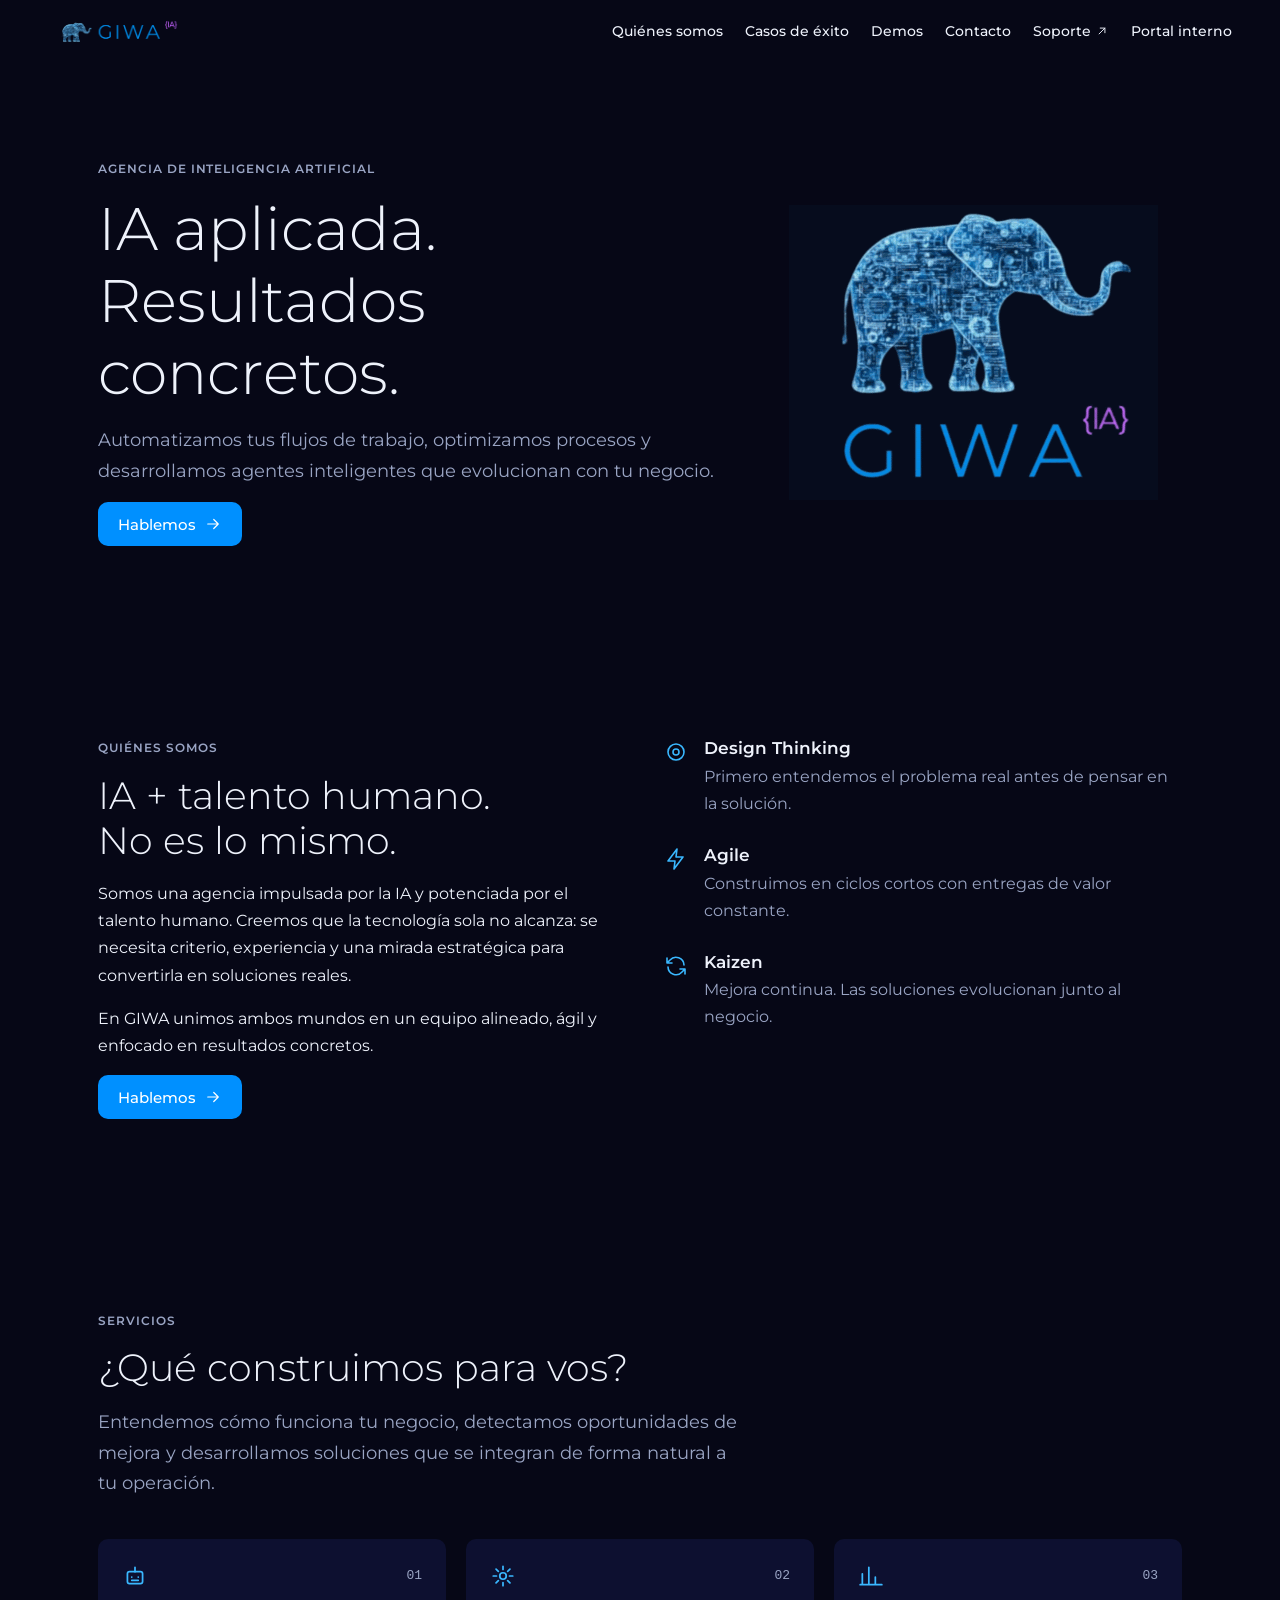
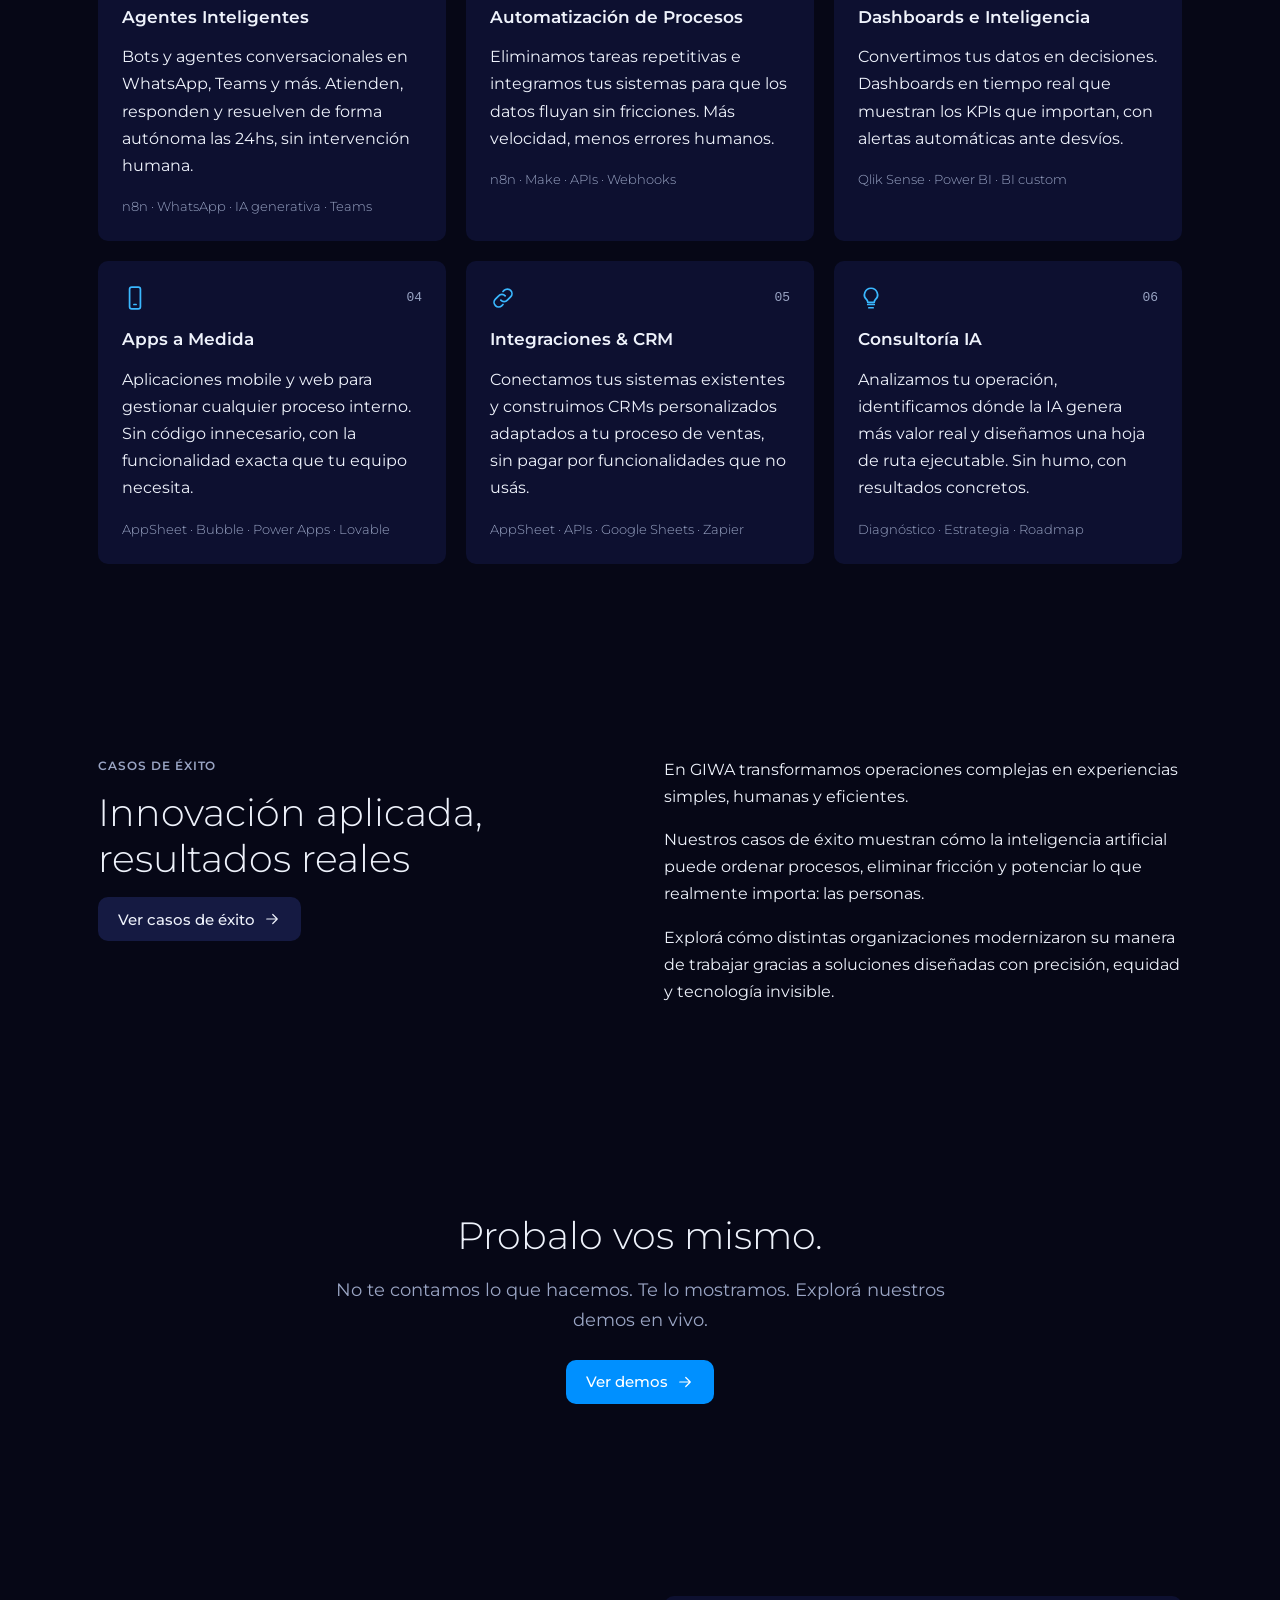
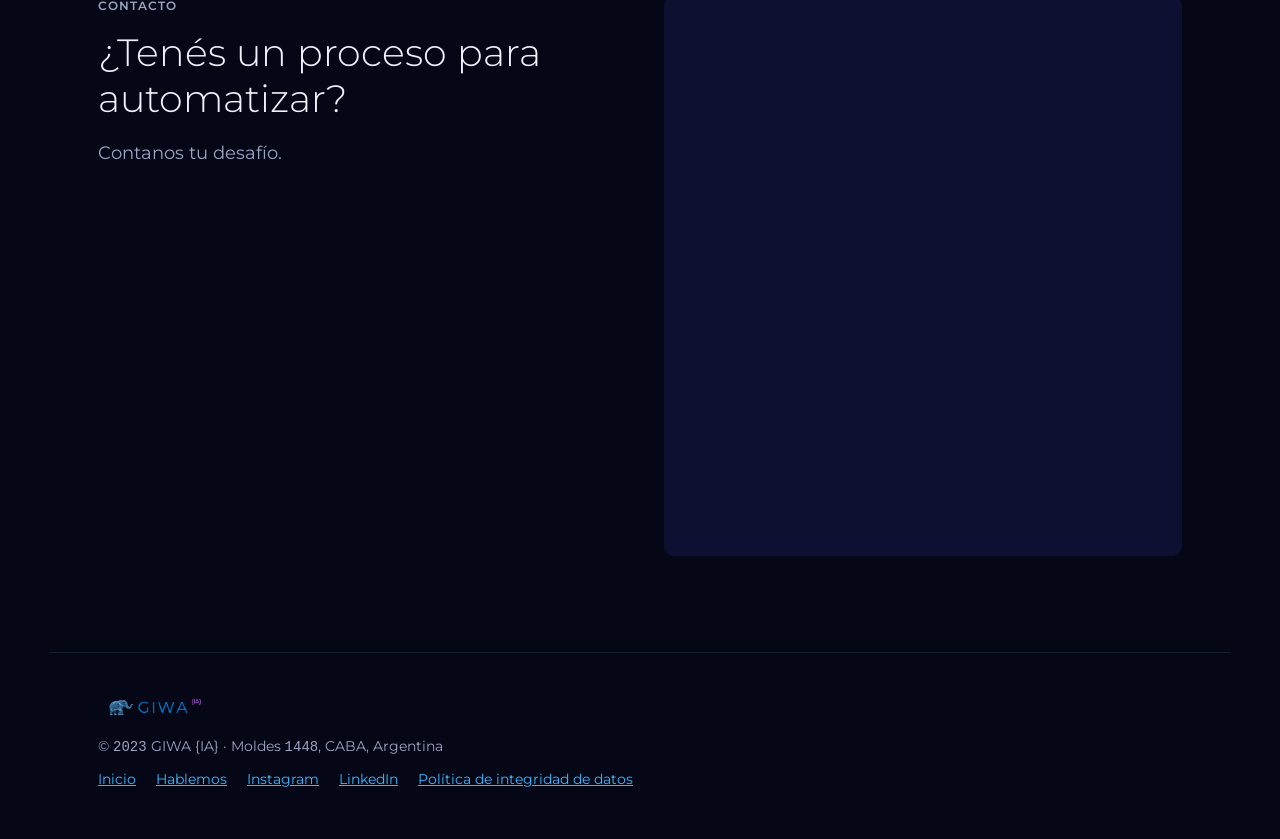
==== index.html @ 8604c2d6 "Web de GIWA fuera de Google Sites + Portal de Demos Co-Authored-By: Claude Opus 5.5 <noreply@anthrop" ====
<!doctype html>
<html lang="es">
<head>
<meta charset="utf-8">
<meta name="viewport" content="width=device-width, initial-scale=1">
<title>GIWA {IA} · IA aplicada, resultados concretos</title>
<meta name="description" content="Automatizamos tus flujos de trabajo, optimizamos procesos y desarrollamos agentes inteligentes que evolucionan con tu negocio.">
<link rel="preconnect" href="https://fonts.googleapis.com">
<link rel="stylesheet" href="https://fonts.googleapis.com/css2?family=Montserrat:wght@300;400;500;600&display=swap">
<link rel="stylesheet" href="assets/site.css">
</head>
<body>
<header class="top">
  <a class="marca" href="./"><img src="assets/img/logo.png" alt="GIWA {IA}" width="150" height="35"></a>
  <nav>
    <a href="quienes-somos/">Quiénes somos</a>
    <a href="quienes-somos/casos-de-exito/">Casos de éxito</a>
    <a href="demos/">Demos</a>
    <a href="contacto/">Contacto</a>
    <a href="https://script.google.com/macros/s/AKfycbxeIOlZVxVS6gSBbCpGdvgHEyFpAbI5qOc8JggbjmXZUAk15k1bq_JUIMF8pg2h7xgF/exec" target="_blank" rel="noopener">Soporte <svg class="ico" viewBox="0 0 24 24" aria-hidden="true"><path d="M7 17 17 7M9 7h8v8"/></svg></a>
    <a href="portal-interno/">Portal interno</a>
  </nav>
</header>
<main>
<section class="hero">
  <div>
    <p class="sec">Agencia de inteligencia artificial</p>
    <h1>IA aplicada.<br>Resultados concretos.</h1>
    <p class="lead">Automatizamos tus flujos de trabajo, optimizamos procesos y desarrollamos agentes inteligentes que evolucionan con tu negocio.</p>
    <a class="btn bp" href="contacto/">Hablemos <svg class="ico" viewBox="0 0 24 24" aria-hidden="true"><path d="M5 12h14M13 6l6 6-6 6"/></svg></a>
  </div>
  <img class="hero-img" src="assets/img/hero.gif" alt="" width="369" height="295">
</section>
<section class="sec-w dos">
  <div>
    <p class="sec">Quiénes somos</p>
    <h2>IA + talento humano.<br>No es lo mismo.</h2>
    <p>Somos una agencia impulsada por la IA y potenciada por el talento humano. Creemos que la tecnología sola no alcanza: se necesita criterio, experiencia y una mirada estratégica para convertirla en soluciones reales.</p>
    <p>En GIWA unimos ambos mundos en un equipo alineado, ágil y enfocado en resultados concretos.</p>
    <a class="btn bp" href="contacto/">Hablemos <svg class="ico" viewBox="0 0 24 24" aria-hidden="true"><path d="M5 12h14M13 6l6 6-6 6"/></svg></a>
  </div>
  <div class="valores"><div class="valor"><svg class="ico" viewBox="0 0 24 24" aria-hidden="true"><circle cx="12" cy="12" r="8"/><circle cx="12" cy="12" r="3"/></svg><div><h3>Design Thinking</h3><p>Primero entendemos el problema real antes de pensar en la solución.</p></div></div><div class="valor"><svg class="ico" viewBox="0 0 24 24" aria-hidden="true"><path d="M13 2 4 14h7l-1 8 9-12h-7z"/></svg><div><h3>Agile</h3><p>Construimos en ciclos cortos con entregas de valor constante.</p></div></div><div class="valor"><svg class="ico" viewBox="0 0 24 24" aria-hidden="true"><path d="M20 11a8 8 0 0 0-14-5L3 9M3 4v5h5M4 13a8 8 0 0 0 14 5l3-3M21 20v-5h-5"/></svg><div><h3>Kaizen</h3><p>Mejora continua. Las soluciones evolucionan junto al negocio.</p></div></div></div>
</section>
<section class="sec-w">
  <p class="sec">Servicios</p>
  <h2>¿Qué construimos para vos?</h2>
  <p class="lead">Entendemos cómo funciona tu negocio, detectamos oportunidades de mejora y desarrollamos soluciones que se integran de forma natural a tu operación.</p>
  <div class="grid3"><article class="card serv"><div class="serv-top"><svg class="ico" viewBox="0 0 24 24" aria-hidden="true"><rect x="5" y="8" width="14" height="11" rx="2"/><path d="M12 8V4M9 13h.01M15 13h.01M9 16h6"/></svg><span class="n nota">01</span></div><h3>Agentes Inteligentes</h3><p>Bots y agentes conversacionales en WhatsApp, Teams y más. Atienden, responden y resuelven de forma autónoma las 24hs, sin intervención humana.</p><p class="nota">n8n · WhatsApp · IA generativa · Teams</p></article><article class="card serv"><div class="serv-top"><svg class="ico" viewBox="0 0 24 24" aria-hidden="true"><circle cx="12" cy="12" r="3"/><path d="M12 3v3M12 18v3M3 12h3M18 12h3M5.6 5.6l2.1 2.1M16.3 16.3l2.1 2.1M18.4 5.6l-2.1 2.1M7.7 16.3l-2.1 2.1"/></svg><span class="n nota">02</span></div><h3>Automatización de Procesos</h3><p>Eliminamos tareas repetitivas e integramos tus sistemas para que los datos fluyan sin fricciones. Más velocidad, menos errores humanos.</p><p class="nota">n8n · Make · APIs · Webhooks</p></article><article class="card serv"><div class="serv-top"><svg class="ico" viewBox="0 0 24 24" aria-hidden="true"><path d="M4 20V10M10 20V4M16 20v-7M22 20H2"/></svg><span class="n nota">03</span></div><h3>Dashboards e Inteligencia</h3><p>Convertimos tus datos en decisiones. Dashboards en tiempo real que muestran los KPIs que importan, con alertas automáticas ante desvíos.</p><p class="nota">Qlik Sense · Power BI · BI custom</p></article><article class="card serv"><div class="serv-top"><svg class="ico" viewBox="0 0 24 24" aria-hidden="true"><rect x="7" y="2" width="10" height="20" rx="2"/><path d="M11 18h2"/></svg><span class="n nota">04</span></div><h3>Apps a Medida</h3><p>Aplicaciones mobile y web para gestionar cualquier proceso interno. Sin código innecesario, con la funcionalidad exacta que tu equipo necesita.</p><p class="nota">AppSheet · Bubble · Power Apps · Lovable</p></article><article class="card serv"><div class="serv-top"><svg class="ico" viewBox="0 0 24 24" aria-hidden="true"><path d="M10 14a4 4 0 0 0 6 0l3-3a4 4 0 0 0-6-6l-1 1M14 10a4 4 0 0 0-6 0l-3 3a4 4 0 0 0 6 6l1-1"/></svg><span class="n nota">05</span></div><h3>Integraciones & CRM</h3><p>Conectamos tus sistemas existentes y construimos CRMs personalizados adaptados a tu proceso de ventas, sin pagar por funcionalidades que no usás.</p><p class="nota">AppSheet · APIs · Google Sheets · Zapier</p></article><article class="card serv"><div class="serv-top"><svg class="ico" viewBox="0 0 24 24" aria-hidden="true"><path d="M9 18h6M10 21h4M12 3a6 6 0 0 0-4 10.5c.8.8 1 1.5 1 2.5h6c0-1 .2-1.700 1-2.500A6 6 0 0 0 12 3z"/></svg><span class="n nota">06</span></div><h3>Consultoría IA</h3><p>Analizamos tu operación, identificamos dónde la IA genera más valor real y diseñamos una hoja de ruta ejecutable. Sin humo, con resultados concretos.</p><p class="nota">Diagnóstico · Estrategia · Roadmap</p></article></div>
</section>
<section class="sec-w dos">
  <div>
    <p class="sec">Casos de éxito</p>
    <h2>Innovación aplicada, resultados reales</h2>
    <a class="btn bg" href="quienes-somos/casos-de-exito/">Ver casos de éxito <svg class="ico" viewBox="0 0 24 24" aria-hidden="true"><path d="M5 12h14M13 6l6 6-6 6"/></svg></a>
  </div>
  <div>
    <p>En GIWA transformamos operaciones complejas en experiencias simples, humanas y eficientes.</p>
    <p>Nuestros casos de éxito muestran cómo la inteligencia artificial puede ordenar procesos, eliminar fricción y potenciar lo que realmente importa: las personas.</p>
    <p>Explorá cómo distintas organizaciones modernizaron su manera de trabajar gracias a soluciones diseñadas con precisión, equidad y tecnología invisible.</p>
  </div>
</section>
<section class="sec-w banda">
  <h2>Probalo vos mismo.</h2>
  <p class="lead">No te contamos lo que hacemos. Te lo mostramos. Explorá nuestros demos en vivo.</p>
  <a class="btn bp" href="demos/">Ver demos <svg class="ico" viewBox="0 0 24 24" aria-hidden="true"><path d="M5 12h14M13 6l6 6-6 6"/></svg></a>
</section>
<section class="sec-w dos">
  <div>
    <p class="sec">Contacto</p>
    <h2>¿Tenés un proceso para automatizar?</h2>
    <p class="lead">Contanos tu desafío.</p>
  </div>
  <iframe class="chat" src="https://script.google.com/macros/s/AKfycbxVI1hXi3opKFlpYPGbV7AqX45mo7vFtJMziZ6MiEj0vZ0IYBC9YndwXR57qGd9M5ez/exec?embed=1" title="Chat con el agente de GIWA" loading="lazy"></iframe>
</section>
</main>
<footer class="pie">
  <img src="assets/img/logo.png" alt="GIWA {IA}" width="120" height="28">
  <p>© <span class="n">2023</span> GIWA {IA} · Moldes <span class="n">1448</span>, CABA, Argentina</p>
  <p class="pie-links">
    <a href="./">Inicio</a>
    <a href="contacto/">Hablemos</a>
    <a href="https://www.instagram.com/Giwa.ia" target="_blank" rel="noopener">Instagram</a>
    <a href="https://www.linkedin.com/company/giwa-ia" target="_blank" rel="noopener">LinkedIn</a>
    <a href="quienes-somos/politica-privacidad/">Política de integridad de datos</a>
  </p>
</footer>

</body>
</html>
---- assets/site.css ----
:root{
  --bg:#060716; --card:#0d1030; --bg3:#151a42; --sup-modal:#052342; --borde-luz:#1A3DB4;
  --b-tenue:rgba(132,210,255,.12);
  --tx:#eef2fb; --mt:#9aa5c4; --b2:#0090FF; --blue:#3AB8FF; --violet:#A855F7; --rd:#ff6b6b; --ok:#3ecf8e;
  --r:10px; --mono:"Courier New",Courier,monospace;
}
*{box-sizing:border-box}
html{scroll-behavior:smooth}
body{margin:0;background:var(--bg);color:var(--tx);font:400 16px/1.7 Montserrat,system-ui,sans-serif}
img{max-width:100%;height:auto;display:block}
a{color:var(--blue)}
h1,h2,h3{margin:0 0 16px;line-height:1.2}
h1{font-size:clamp(34px,6vw,60px);font-weight:300}
h2{font-size:clamp(26px,4vw,38px);font-weight:300}
h3{font-size:17px;font-weight:600}
p{margin:0 0 16px}
.n{font-family:var(--mono)}
.nota{font-size:13px;font-weight:300;color:var(--mt)}
.aire{margin-top:32px}
.lead{font-size:18px;color:var(--mt);max-width:640px}
.sec{font-size:12px;font-weight:600;color:var(--mt);text-transform:uppercase;letter-spacing:.08em;margin-bottom:14px}
.ico{width:18px;height:18px;fill:none;stroke:currentColor;stroke-width:1.6;stroke-linecap:round;stroke-linejoin:round;flex:none}

.top{position:sticky;top:0;z-index:5;display:flex;align-items:center;justify-content:space-between;gap:16px 24px;flex-wrap:wrap;padding:14px clamp(16px,4vw,48px);background:var(--bg)}
.marca img{width:150px}
.top nav{display:flex;flex-wrap:wrap;gap:6px 22px}
.top nav a{display:inline-flex;align-items:center;gap:4px;color:var(--tx);text-decoration:none;font-size:14px;font-weight:500}
.top nav a:hover{color:var(--blue)}
.top nav .ico{width:14px;height:14px}

.hero,.sec-w{max-width:1180px;margin:0 auto;padding:clamp(48px,8vw,96px) clamp(16px,4vw,48px)}
.hero{display:grid;grid-template-columns:minmax(0,1.5fr) minmax(0,1fr);gap:40px;align-items:center}
.hero-img{justify-self:center}
.dos{display:grid;grid-template-columns:repeat(2,minmax(0,1fr));gap:48px;align-items:start}
.grid3{display:grid;grid-template-columns:repeat(3,minmax(0,1fr));gap:20px;margin-top:40px}
.grid2{display:grid;grid-template-columns:repeat(2,minmax(0,1fr));gap:20px;margin-top:24px}
.banda{text-align:center}
.banda .lead{margin:0 auto 24px}
.lectura{max-width:780px}
.lectura h2{margin-top:32px}
.lectura li{margin-bottom:8px}
.caso{margin-top:40px;align-items:center}
.caso img{border-radius:var(--r)}
.galeria{display:grid;grid-template-columns:repeat(3,minmax(0,1fr));gap:16px;padding-top:0;align-items:start}
.galeria img{border-radius:var(--r)}

.card{background:var(--card);border-radius:var(--r);padding:24px;min-width:0}
.serv p:last-child{margin:0}
.serv-top{display:flex;justify-content:space-between;align-items:center;margin-bottom:18px;color:var(--blue)}
.serv-top .ico{width:26px;height:26px}
.valores{display:grid;gap:28px}
.valor{display:flex;gap:16px;color:var(--blue)}
.valor h3{color:var(--tx);margin-bottom:4px}
.valor p{color:var(--mt);margin:0}
.valor .ico{width:24px;height:24px;margin-top:2px}

.btn{display:inline-flex;align-items:center;justify-content:center;gap:8px;min-height:44px;padding:10px 20px;border:0;border-radius:var(--r);font:500 15px Montserrat,system-ui,sans-serif;text-decoration:none;cursor:pointer}
.bp{background:var(--b2);color:#fff}
.bp:hover{background:var(--blue)}
.bg{background:var(--bg3);color:var(--tx)}
.bg:hover{color:var(--blue)}
.btn:disabled{opacity:.6;cursor:default}
.btn-ico{width:32px;height:32px;display:inline-flex;align-items:center;justify-content:center;padding:0;border:0;background:none;color:var(--mt);cursor:pointer}
.btn-ico:hover{color:var(--blue)}

.chat{width:100%;height:560px;border:0;border-radius:var(--r);background:var(--card)}
.doc{width:100%;height:80vh;border:0;border-radius:var(--r);background:#fff}
.pleno{display:block;width:100%;height:calc(100vh - 70px);border:0}

.demo{display:flex;flex-direction:column;gap:14px;padding:0;overflow:hidden}
.demo-prev{width:100%;aspect-ratio:16/9;object-fit:cover;object-position:top}
.demo-cuerpo{display:flex;flex-direction:column;flex:1;padding:24px}
.demo-cuerpo h2{font-size:20px;font-weight:600;margin-bottom:4px}
.demo-acc{margin-top:auto;padding-top:12px}
.est{display:inline-flex;align-items:center;gap:8px;font-size:14px;color:var(--mt)}
.est::before{content:"";width:7px;height:7px;border-radius:50%;background:currentColor}

.mo{position:fixed;inset:0;z-index:20;display:flex;align-items:center;justify-content:center;padding:16px;background:rgba(6,7,22,.75)}
.mo[hidden]{display:none}
.md{width:100%;max-width:480px;max-height:calc(100vh - 32px);overflow:auto;background:var(--sup-modal);border:1px solid var(--borde-luz);border-radius:var(--r);padding:24px}
.mh{display:flex;align-items:center;justify-content:space-between;gap:16px;margin-bottom:20px}
.mh h2{font-size:22px;margin:0}
.mf{display:flex;justify-content:flex-end;flex-wrap:wrap;gap:12px;margin-top:24px}
.fg{margin-bottom:18px}
.fl{display:block;font-size:13px;font-weight:500;margin-bottom:6px}
.fc{width:100%;min-height:44px;padding:10px 12px;border:1px solid transparent;border-radius:var(--r);background:var(--bg);color:var(--tx);font:400 15px Montserrat,system-ui,sans-serif}
input.n{font-family:var(--mono);text-transform:uppercase}
.fc:focus{outline:0;border-color:var(--blue)}
.acepta{display:flex;gap:10px;align-items:flex-start;font-size:13px;font-weight:300}
.acepta input{margin-top:4px}
.aviso{margin:16px 0 0;font-size:14px;color:var(--rd)}
.aviso.ok{color:var(--ok)}
.trampa{position:absolute;left:-9999px}

.pie{max-width:1180px;margin:0 auto;padding:40px clamp(16px,4vw,48px);border-top:1px solid var(--b-tenue);font-size:14px;color:var(--mt)}
.pie img{margin-bottom:14px}
.pie p{margin-bottom:8px}
.pie-links{display:flex;flex-wrap:wrap;gap:6px 20px}

@media (max-width:860px){
  .hero,.dos,.grid2,.grid3{grid-template-columns:minmax(0,1fr)}
  .galeria{grid-template-columns:repeat(2,minmax(0,1fr))}
  .hero-img{max-width:240px}
}
@media (max-width:720px){
  .top{position:static}
}
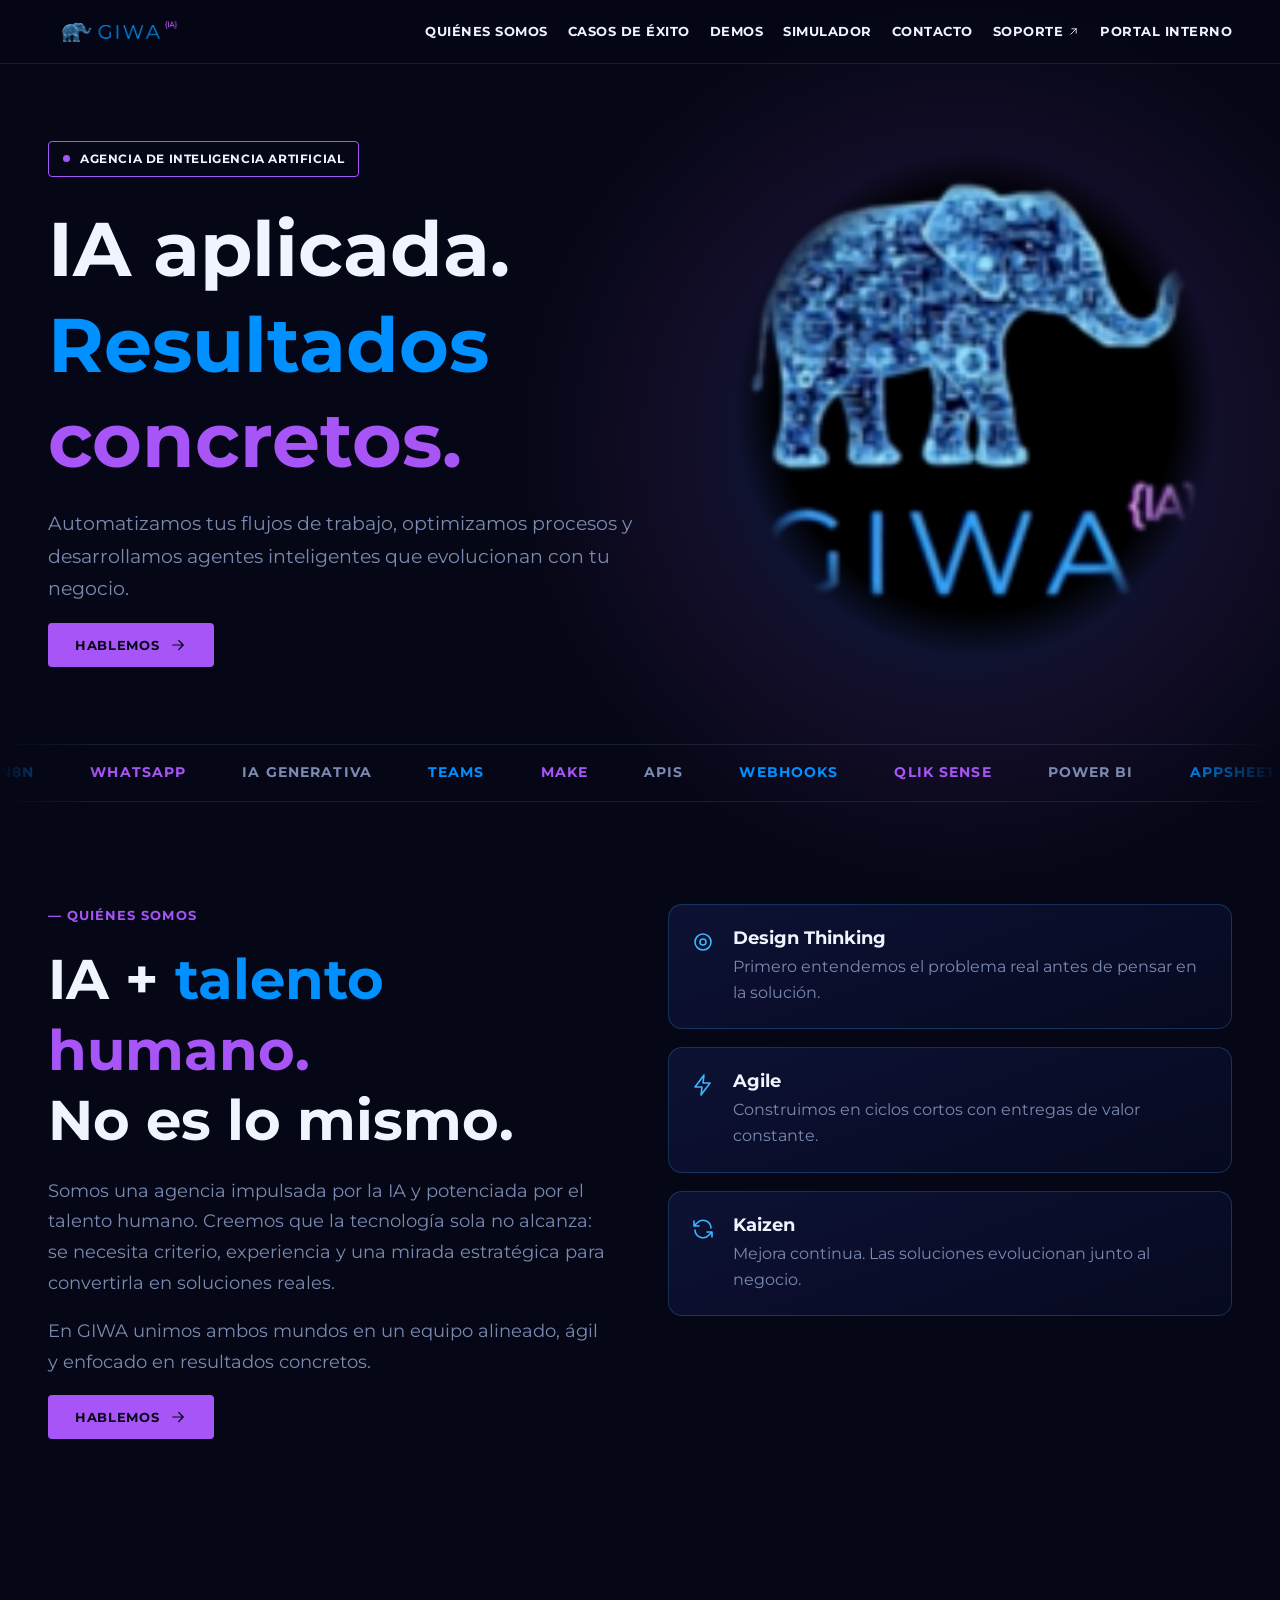
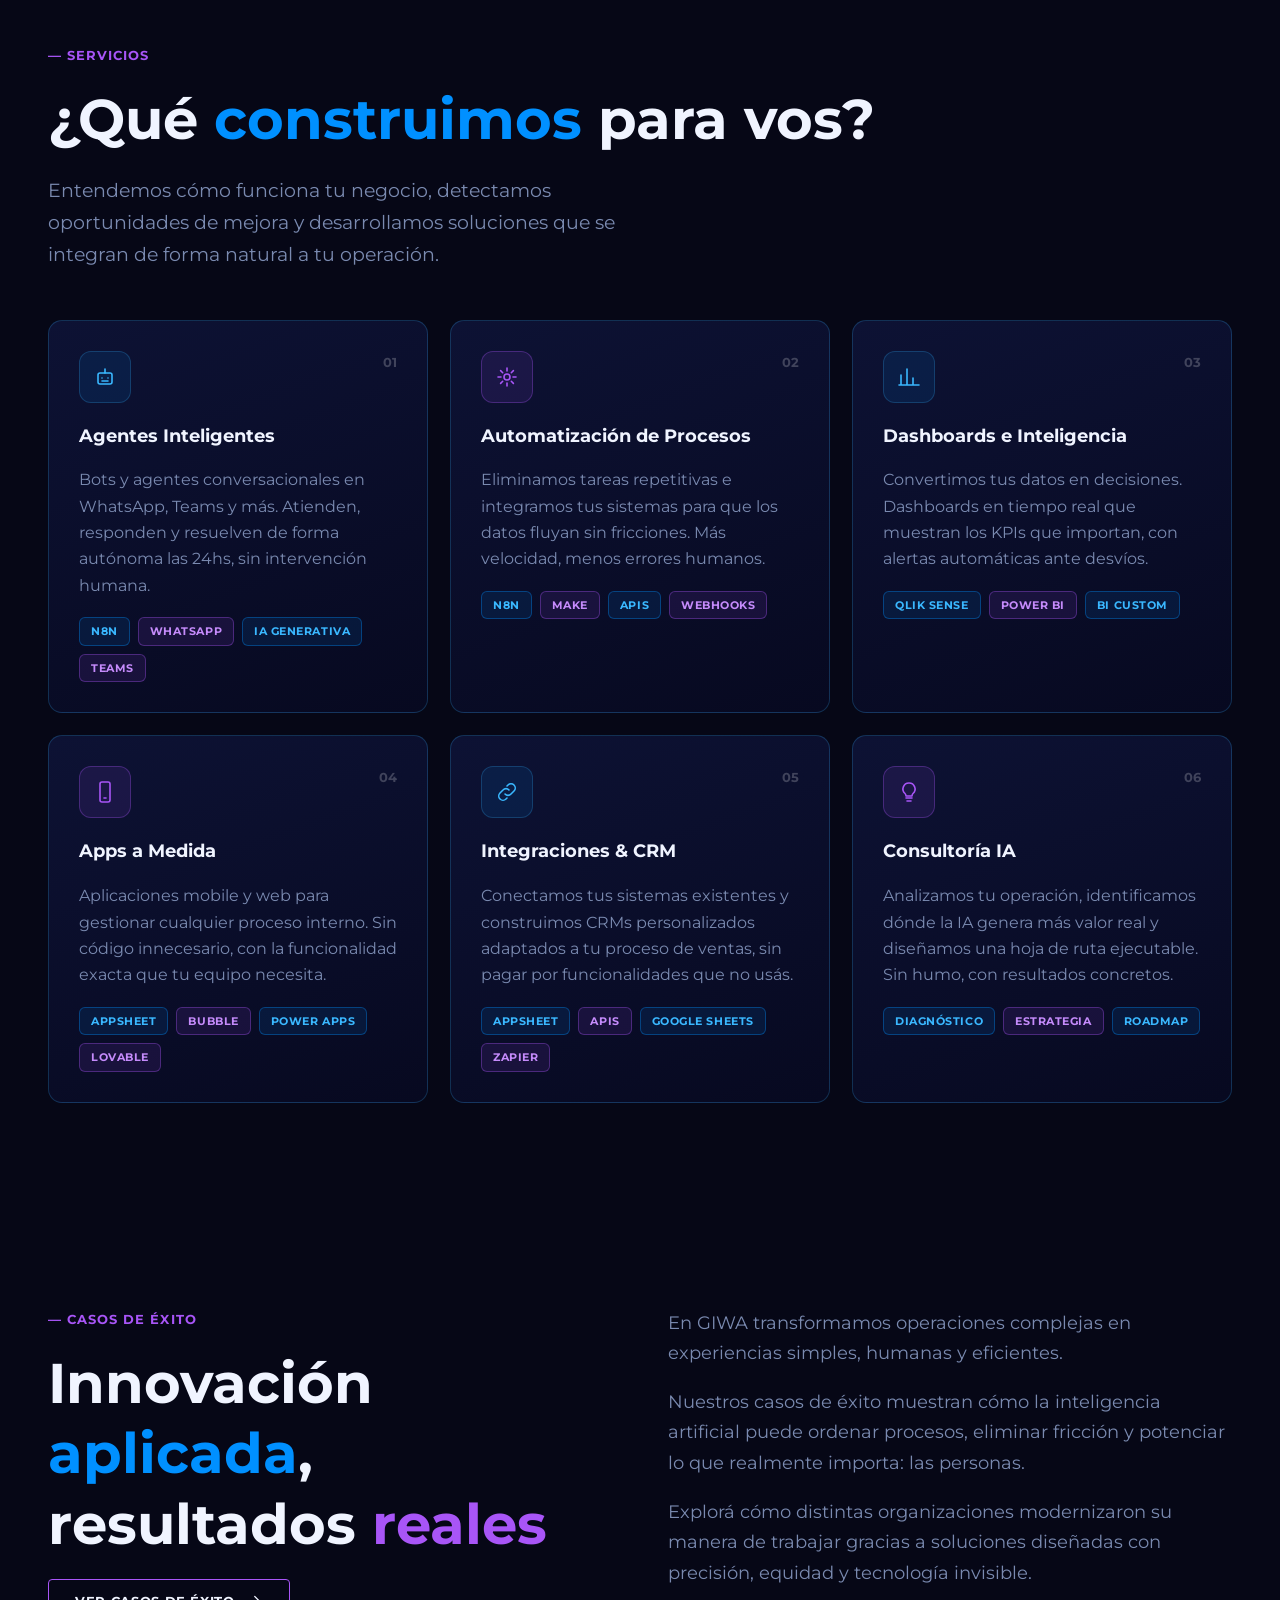
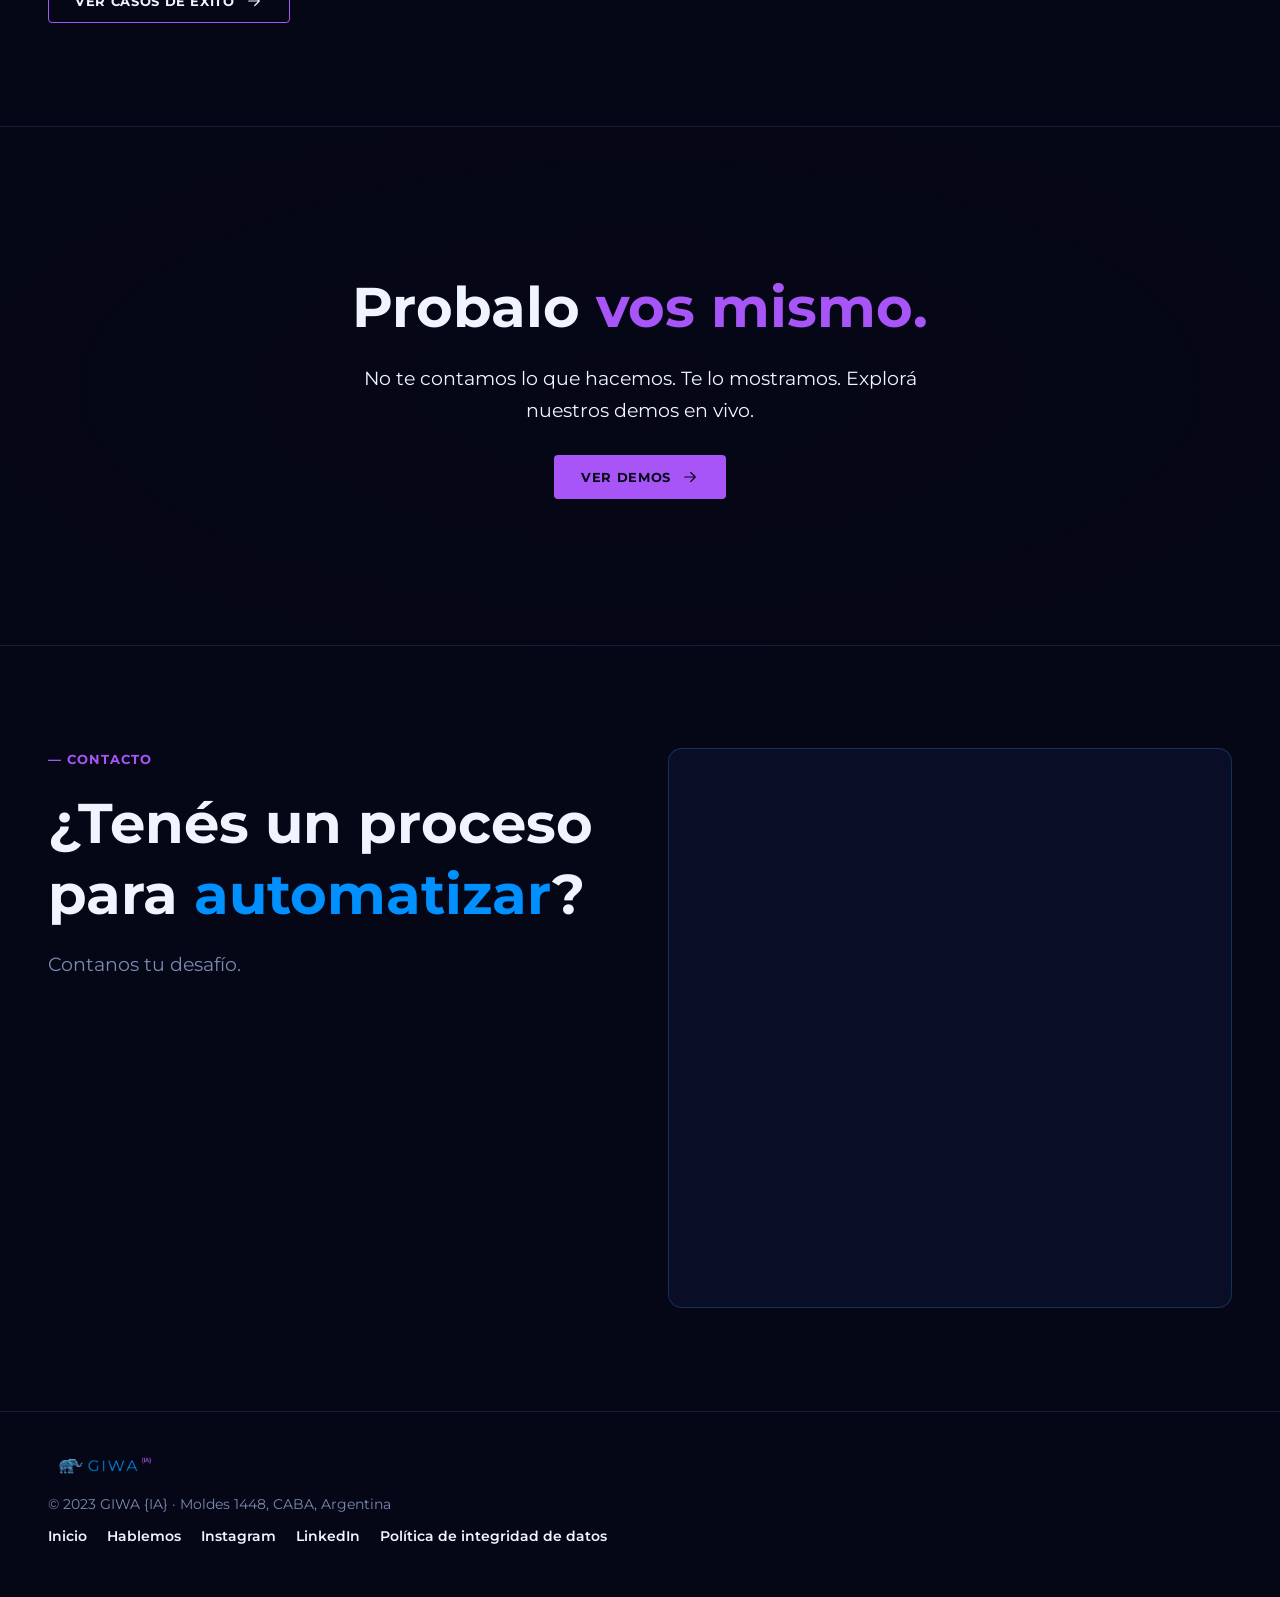
==== commit aacb2688: "Videos, colores y tipografía originales + simulador Co-Authored-By: Claude Opus 5.5 <noreply@anthrop" ====
--- a/index.html
+++ b/index.html
@@ -6,8 +6,9 @@
 <title>GIWA {IA} · IA aplicada, resultados concretos</title>
 <meta name="description" content="Automatizamos tus flujos de trabajo, optimizamos procesos y desarrollamos agentes inteligentes que evolucionan con tu negocio.">
 <link rel="preconnect" href="https://fonts.googleapis.com">
-<link rel="stylesheet" href="https://fonts.googleapis.com/css2?family=Montserrat:wght@300;400;500;600&display=swap">
+<link rel="stylesheet" href="https://fonts.googleapis.com/css2?family=Montserrat:wght@400;500;600;700&display=swap">
 <link rel="stylesheet" href="assets/site.css">
+<script src="assets/site.js" defer></script>
 </head>
 <body>
 <header class="top">
@@ -16,25 +17,32 @@
     <a href="quienes-somos/">Quiénes somos</a>
     <a href="quienes-somos/casos-de-exito/">Casos de éxito</a>
     <a href="demos/">Demos</a>
+    <a href="simulador/">Simulador</a>
     <a href="contacto/">Contacto</a>
     <a href="https://script.google.com/macros/s/AKfycbxeIOlZVxVS6gSBbCpGdvgHEyFpAbI5qOc8JggbjmXZUAk15k1bq_JUIMF8pg2h7xgF/exec" target="_blank" rel="noopener">Soporte <svg class="ico" viewBox="0 0 24 24" aria-hidden="true"><path d="M7 17 17 7M9 7h8v8"/></svg></a>
     <a href="portal-interno/">Portal interno</a>
   </nav>
 </header>
 <main>
+<div id="intro" class="intro" hidden>
+  <video data-src="assets/video/intro.mp4" muted playsinline preload="auto" aria-hidden="true"></video>
+  <button class="btn bg" type="button" id="introSaltar">Saltar</button>
+</div>
+<script>try{if(!sessionStorage.getItem('giwaIntro')&&!matchMedia('(prefers-reduced-motion: reduce)').matches)document.getElementById('intro').hidden=false}catch(e){}</script>
 <section class="hero">
   <div>
-    <p class="sec">Agencia de inteligencia artificial</p>
-    <h1>IA aplicada.<br>Resultados concretos.</h1>
+    <p class="etiqueta"><span class="punto"></span>Agencia de inteligencia artificial</p>
+    <h1>IA aplicada.<br><em class="az">Resultados</em><br><em class="vi">concretos.</em></h1>
     <p class="lead">Automatizamos tus flujos de trabajo, optimizamos procesos y desarrollamos agentes inteligentes que evolucionan con tu negocio.</p>
     <a class="btn bp" href="contacto/">Hablemos <svg class="ico" viewBox="0 0 24 24" aria-hidden="true"><path d="M5 12h14M13 6l6 6-6 6"/></svg></a>
   </div>
-  <img class="hero-img" src="assets/img/hero.gif" alt="" width="369" height="295">
+  <div class="hero-marco"><video class="hero-vid" src="assets/video/parado.mp4" poster="assets/img/parado-poster.png" autoplay muted loop playsinline aria-label="Elefante de GIWA"></video></div>
 </section>
+<div class="marq" aria-hidden="true"><div class="marq-in"><span>n8n</span><span>WhatsApp</span><span>IA generativa</span><span>Teams</span><span>Make</span><span>APIs</span><span>Webhooks</span><span>Qlik Sense</span><span>Power BI</span><span>AppSheet</span><span>Bubble</span><span>Power Apps</span><span>Lovable</span><span>Google Sheets</span><span>Zapier</span><span>n8n</span><span>WhatsApp</span><span>IA generativa</span><span>Teams</span><span>Make</span><span>APIs</span><span>Webhooks</span><span>Qlik Sense</span><span>Power BI</span><span>AppSheet</span><span>Bubble</span><span>Power Apps</span><span>Lovable</span><span>Google Sheets</span><span>Zapier</span></div></div>
 <section class="sec-w dos">
   <div>
     <p class="sec">Quiénes somos</p>
-    <h2>IA + talento humano.<br>No es lo mismo.</h2>
+    <h2>IA + <em class="az">talento</em> <em class="vi">humano.</em><br>No es lo mismo.</h2>
     <p>Somos una agencia impulsada por la IA y potenciada por el talento humano. Creemos que la tecnología sola no alcanza: se necesita criterio, experiencia y una mirada estratégica para convertirla en soluciones reales.</p>
     <p>En GIWA unimos ambos mundos en un equipo alineado, ágil y enfocado en resultados concretos.</p>
     <a class="btn bp" href="contacto/">Hablemos <svg class="ico" viewBox="0 0 24 24" aria-hidden="true"><path d="M5 12h14M13 6l6 6-6 6"/></svg></a>
@@ -43,14 +51,14 @@
 </section>
 <section class="sec-w">
   <p class="sec">Servicios</p>
-  <h2>¿Qué construimos para vos?</h2>
+  <h2>¿Qué <em class="az">construimos</em> para vos?</h2>
   <p class="lead">Entendemos cómo funciona tu negocio, detectamos oportunidades de mejora y desarrollamos soluciones que se integran de forma natural a tu operación.</p>
-  <div class="grid3"><article class="card serv"><div class="serv-top"><svg class="ico" viewBox="0 0 24 24" aria-hidden="true"><rect x="5" y="8" width="14" height="11" rx="2"/><path d="M12 8V4M9 13h.01M15 13h.01M9 16h6"/></svg><span class="n nota">01</span></div><h3>Agentes Inteligentes</h3><p>Bots y agentes conversacionales en WhatsApp, Teams y más. Atienden, responden y resuelven de forma autónoma las 24hs, sin intervención humana.</p><p class="nota">n8n · WhatsApp · IA generativa · Teams</p></article><article class="card serv"><div class="serv-top"><svg class="ico" viewBox="0 0 24 24" aria-hidden="true"><circle cx="12" cy="12" r="3"/><path d="M12 3v3M12 18v3M3 12h3M18 12h3M5.6 5.6l2.1 2.1M16.3 16.3l2.1 2.1M18.4 5.6l-2.1 2.1M7.7 16.3l-2.1 2.1"/></svg><span class="n nota">02</span></div><h3>Automatización de Procesos</h3><p>Eliminamos tareas repetitivas e integramos tus sistemas para que los datos fluyan sin fricciones. Más velocidad, menos errores humanos.</p><p class="nota">n8n · Make · APIs · Webhooks</p></article><article class="card serv"><div class="serv-top"><svg class="ico" viewBox="0 0 24 24" aria-hidden="true"><path d="M4 20V10M10 20V4M16 20v-7M22 20H2"/></svg><span class="n nota">03</span></div><h3>Dashboards e Inteligencia</h3><p>Convertimos tus datos en decisiones. Dashboards en tiempo real que muestran los KPIs que importan, con alertas automáticas ante desvíos.</p><p class="nota">Qlik Sense · Power BI · BI custom</p></article><article class="card serv"><div class="serv-top"><svg class="ico" viewBox="0 0 24 24" aria-hidden="true"><rect x="7" y="2" width="10" height="20" rx="2"/><path d="M11 18h2"/></svg><span class="n nota">04</span></div><h3>Apps a Medida</h3><p>Aplicaciones mobile y web para gestionar cualquier proceso interno. Sin código innecesario, con la funcionalidad exacta que tu equipo necesita.</p><p class="nota">AppSheet · Bubble · Power Apps · Lovable</p></article><article class="card serv"><div class="serv-top"><svg class="ico" viewBox="0 0 24 24" aria-hidden="true"><path d="M10 14a4 4 0 0 0 6 0l3-3a4 4 0 0 0-6-6l-1 1M14 10a4 4 0 0 0-6 0l-3 3a4 4 0 0 0 6 6l1-1"/></svg><span class="n nota">05</span></div><h3>Integraciones & CRM</h3><p>Conectamos tus sistemas existentes y construimos CRMs personalizados adaptados a tu proceso de ventas, sin pagar por funcionalidades que no usás.</p><p class="nota">AppSheet · APIs · Google Sheets · Zapier</p></article><article class="card serv"><div class="serv-top"><svg class="ico" viewBox="0 0 24 24" aria-hidden="true"><path d="M9 18h6M10 21h4M12 3a6 6 0 0 0-4 10.5c.8.8 1 1.5 1 2.5h6c0-1 .2-1.700 1-2.500A6 6 0 0 0 12 3z"/></svg><span class="n nota">06</span></div><h3>Consultoría IA</h3><p>Analizamos tu operación, identificamos dónde la IA genera más valor real y diseñamos una hoja de ruta ejecutable. Sin humo, con resultados concretos.</p><p class="nota">Diagnóstico · Estrategia · Roadmap</p></article></div>
+  <div class="grid3"><article class="card serv"><div class="serv-top"><span class="tile"><svg class="ico" viewBox="0 0 24 24" aria-hidden="true"><rect x="5" y="8" width="14" height="11" rx="2"/><path d="M12 8V4M9 13h.01M15 13h.01M9 16h6"/></svg></span><span class="num">01</span></div><h3>Agentes Inteligentes</h3><p>Bots y agentes conversacionales en WhatsApp, Teams y más. Atienden, responden y resuelven de forma autónoma las 24hs, sin intervención humana.</p><p class="tags"><span class="tag az">n8n</span><span class="tag vi">WhatsApp</span><span class="tag az">IA generativa</span><span class="tag vi">Teams</span></p></article><article class="card serv"><div class="serv-top"><span class="tile"><svg class="ico" viewBox="0 0 24 24" aria-hidden="true"><circle cx="12" cy="12" r="3"/><path d="M12 3v3M12 18v3M3 12h3M18 12h3M5.6 5.6l2.1 2.1M16.3 16.3l2.1 2.1M18.4 5.6l-2.1 2.1M7.7 16.3l-2.1 2.1"/></svg></span><span class="num">02</span></div><h3>Automatización de Procesos</h3><p>Eliminamos tareas repetitivas e integramos tus sistemas para que los datos fluyan sin fricciones. Más velocidad, menos errores humanos.</p><p class="tags"><span class="tag az">n8n</span><span class="tag vi">Make</span><span class="tag az">APIs</span><span class="tag vi">Webhooks</span></p></article><article class="card serv"><div class="serv-top"><span class="tile"><svg class="ico" viewBox="0 0 24 24" aria-hidden="true"><path d="M4 20V10M10 20V4M16 20v-7M22 20H2"/></svg></span><span class="num">03</span></div><h3>Dashboards e Inteligencia</h3><p>Convertimos tus datos en decisiones. Dashboards en tiempo real que muestran los KPIs que importan, con alertas automáticas ante desvíos.</p><p class="tags"><span class="tag az">Qlik Sense</span><span class="tag vi">Power BI</span><span class="tag az">BI custom</span></p></article><article class="card serv"><div class="serv-top"><span class="tile"><svg class="ico" viewBox="0 0 24 24" aria-hidden="true"><rect x="7" y="2" width="10" height="20" rx="2"/><path d="M11 18h2"/></svg></span><span class="num">04</span></div><h3>Apps a Medida</h3><p>Aplicaciones mobile y web para gestionar cualquier proceso interno. Sin código innecesario, con la funcionalidad exacta que tu equipo necesita.</p><p class="tags"><span class="tag az">AppSheet</span><span class="tag vi">Bubble</span><span class="tag az">Power Apps</span><span class="tag vi">Lovable</span></p></article><article class="card serv"><div class="serv-top"><span class="tile"><svg class="ico" viewBox="0 0 24 24" aria-hidden="true"><path d="M10 14a4 4 0 0 0 6 0l3-3a4 4 0 0 0-6-6l-1 1M14 10a4 4 0 0 0-6 0l-3 3a4 4 0 0 0 6 6l1-1"/></svg></span><span class="num">05</span></div><h3>Integraciones & CRM</h3><p>Conectamos tus sistemas existentes y construimos CRMs personalizados adaptados a tu proceso de ventas, sin pagar por funcionalidades que no usás.</p><p class="tags"><span class="tag az">AppSheet</span><span class="tag vi">APIs</span><span class="tag az">Google Sheets</span><span class="tag vi">Zapier</span></p></article><article class="card serv"><div class="serv-top"><span class="tile"><svg class="ico" viewBox="0 0 24 24" aria-hidden="true"><path d="M9 18h6M10 21h4M12 3a6 6 0 0 0-4 10.5c.8.8 1 1.5 1 2.5h6c0-1 .2-1.700 1-2.500A6 6 0 0 0 12 3z"/></svg></span><span class="num">06</span></div><h3>Consultoría IA</h3><p>Analizamos tu operación, identificamos dónde la IA genera más valor real y diseñamos una hoja de ruta ejecutable. Sin humo, con resultados concretos.</p><p class="tags"><span class="tag az">Diagnóstico</span><span class="tag vi">Estrategia</span><span class="tag az">Roadmap</span></p></article></div>
 </section>
 <section class="sec-w dos">
   <div>
     <p class="sec">Casos de éxito</p>
-    <h2>Innovación aplicada, resultados reales</h2>
+    <h2>Innovación <em class="az">aplicada</em>, resultados <em class="vi">reales</em></h2>
     <a class="btn bg" href="quienes-somos/casos-de-exito/">Ver casos de éxito <svg class="ico" viewBox="0 0 24 24" aria-hidden="true"><path d="M5 12h14M13 6l6 6-6 6"/></svg></a>
   </div>
   <div>
@@ -59,15 +67,16 @@
     <p>Explorá cómo distintas organizaciones modernizaron su manera de trabajar gracias a soluciones diseñadas con precisión, equidad y tecnología invisible.</p>
   </div>
 </section>
-<section class="sec-w banda">
-  <h2>Probalo vos mismo.</h2>
+<section class="banda">
+  <video class="banda-vid" data-src="assets/video/formacion.mp4" muted loop playsinline preload="none" aria-hidden="true"></video>
+  <div class="banda-txt"><h2>Probalo <em class="vi">vos mismo.</em></h2>
   <p class="lead">No te contamos lo que hacemos. Te lo mostramos. Explorá nuestros demos en vivo.</p>
-  <a class="btn bp" href="demos/">Ver demos <svg class="ico" viewBox="0 0 24 24" aria-hidden="true"><path d="M5 12h14M13 6l6 6-6 6"/></svg></a>
+  <a class="btn bp" href="demos/">Ver demos <svg class="ico" viewBox="0 0 24 24" aria-hidden="true"><path d="M5 12h14M13 6l6 6-6 6"/></svg></a></div>
 </section>
 <section class="sec-w dos">
   <div>
     <p class="sec">Contacto</p>
-    <h2>¿Tenés un proceso para automatizar?</h2>
+    <h2>¿Tenés un proceso para <em class="az">automatizar</em>?</h2>
     <p class="lead">Contanos tu desafío.</p>
   </div>
   <iframe class="chat" src="https://script.google.com/macros/s/AKfycbxVI1hXi3opKFlpYPGbV7AqX45mo7vFtJMziZ6MiEj0vZ0IYBC9YndwXR57qGd9M5ez/exec?embed=1" title="Chat con el agente de GIWA" loading="lazy"></iframe>
--- a/assets/site.css
+++ b/assets/site.css
@@ -1,107 +1,178 @@
 :root{
-  --bg:#060716; --card:#0d1030; --bg3:#151a42; --sup-modal:#052342; --borde-luz:#1A3DB4;
-  --b-tenue:rgba(132,210,255,.12);
-  --tx:#eef2fb; --mt:#9aa5c4; --b2:#0090FF; --blue:#3AB8FF; --violet:#A855F7; --rd:#ff6b6b; --ok:#3ecf8e;
-  --r:10px; --mono:"Courier New",Courier,monospace;
+  --bg:#060716; --card:#0a0d26; --bg3:#141a3f; --sup-modal:#052342; --borde-luz:#1A3DB4;
+  --b-tenue:rgba(132,210,255,.12); --b-suave:rgba(58,184,255,.22);
+  --tx:#f0f4ff; --mt:#7a8ab0; --azul:#0090FF; --violeta:#A855F7; --celeste:#3AB8FF; --rd:#ff6b6b; --ok:#3ecf8e;
+  --azul-a:rgba(0,144,255,.1); --violeta-a:rgba(168,85,247,.1);
+  --r:14px; --r-btn:4px; --mono:"Courier New",Courier,monospace;
 }
 *{box-sizing:border-box}
 html{scroll-behavior:smooth}
-body{margin:0;background:var(--bg);color:var(--tx);font:400 16px/1.7 Montserrat,system-ui,sans-serif}
+body{margin:0;background:var(--bg);color:var(--mt);font:400 18px/1.7 Montserrat,Arial,sans-serif;overflow-x:hidden}
+body.sin-scroll{overflow:hidden}
 img{max-width:100%;height:auto;display:block}
-a{color:var(--blue)}
-h1,h2,h3{margin:0 0 16px;line-height:1.2}
-h1{font-size:clamp(34px,6vw,60px);font-weight:300}
-h2{font-size:clamp(26px,4vw,38px);font-weight:300}
-h3{font-size:17px;font-weight:600}
-p{margin:0 0 16px}
-.n{font-family:var(--mono)}
-.nota{font-size:13px;font-weight:300;color:var(--mt)}
+a{color:var(--azul)}
+h1,h2,h3{margin:0 0 20px;color:var(--tx);font-weight:700;line-height:1.26}
+h1{font-size:clamp(40px,6.4vw,76px)}
+h2{font-size:clamp(32px,4.6vw,56px)}
+h3{font-size:18px}
+em{font-style:normal}
+em.az{color:var(--azul)}
+em.vi{color:var(--violeta)}
+p{margin:0 0 18px}
+.nota{font-size:14px;color:var(--mt)}
 .aire{margin-top:32px}
-.lead{font-size:18px;color:var(--mt);max-width:640px}
-.sec{font-size:12px;font-weight:600;color:var(--mt);text-transform:uppercase;letter-spacing:.08em;margin-bottom:14px}
+.lead{font-size:19px;max-width:640px}
+.sec{font-size:13px;font-weight:700;color:var(--violeta);text-transform:uppercase;letter-spacing:.08em;margin-bottom:18px}
+.sec::before{content:"— "}
 .ico{width:18px;height:18px;fill:none;stroke:currentColor;stroke-width:1.6;stroke-linecap:round;stroke-linejoin:round;flex:none}
 
-.top{position:sticky;top:0;z-index:5;display:flex;align-items:center;justify-content:space-between;gap:16px 24px;flex-wrap:wrap;padding:14px clamp(16px,4vw,48px);background:var(--bg)}
+/* Menú */
+.top{position:sticky;top:0;z-index:5;display:flex;align-items:center;justify-content:space-between;gap:12px 24px;flex-wrap:wrap;padding:14px clamp(16px,4vw,48px);background:rgba(6,7,22,.78);backdrop-filter:blur(14px);-webkit-backdrop-filter:blur(14px);border-bottom:1px solid var(--b-tenue)}
 .marca img{width:150px}
-.top nav{display:flex;flex-wrap:wrap;gap:6px 22px}
-.top nav a{display:inline-flex;align-items:center;gap:4px;color:var(--tx);text-decoration:none;font-size:14px;font-weight:500}
-.top nav a:hover{color:var(--blue)}
-.top nav .ico{width:14px;height:14px}
+.top nav{display:flex;flex-wrap:wrap;gap:6px 20px}
+.top nav a{display:inline-flex;align-items:center;gap:4px;color:var(--tx);text-decoration:none;font-size:12.5px;font-weight:700;text-transform:uppercase;letter-spacing:.04em;transition:color .2s}
+.top nav a:hover{color:var(--azul)}
+.top nav .ico{width:13px;height:13px}
 
-.hero,.sec-w{max-width:1180px;margin:0 auto;padding:clamp(48px,8vw,96px) clamp(16px,4vw,48px)}
-.hero{display:grid;grid-template-columns:minmax(0,1.5fr) minmax(0,1fr);gap:40px;align-items:center}
-.hero-img{justify-self:center}
-.dos{display:grid;grid-template-columns:repeat(2,minmax(0,1fr));gap:48px;align-items:start}
-.grid3{display:grid;grid-template-columns:repeat(3,minmax(0,1fr));gap:20px;margin-top:40px}
-.grid2{display:grid;grid-template-columns:repeat(2,minmax(0,1fr));gap:20px;margin-top:24px}
-.banda{text-align:center}
-.banda .lead{margin:0 auto 24px}
-.lectura{max-width:780px}
-.lectura h2{margin-top:32px}
-.lectura li{margin-bottom:8px}
-.caso{margin-top:40px;align-items:center}
+/* Intro */
+.intro{position:fixed;inset:0;z-index:50;display:flex;align-items:center;justify-content:center;background:#02030c;cursor:pointer;transition:opacity .8s}
+.intro[hidden]{display:none}
+.intro.fuera{opacity:0;pointer-events:none}
+.intro video{width:100%;height:100%;object-fit:contain}
+.intro .btn{position:absolute;right:24px;bottom:24px}
+
+/* Portada */
+.hero{position:relative;max-width:1280px;margin:0 auto;padding:clamp(40px,6vw,80px) clamp(16px,4vw,48px);display:grid;grid-template-columns:minmax(0,1.25fr) minmax(0,1fr);gap:32px;align-items:center;isolation:isolate}
+.hero::before{content:"";position:absolute;z-index:-1;right:-10%;top:-10%;width:70%;aspect-ratio:1;background:radial-gradient(circle,rgba(0,144,255,.2),rgba(168,85,247,.08) 45%,transparent 70%);animation:late 7s ease-in-out infinite}
+.hero h1{animation:sube .9s both}
+.hero .lead{animation:sube .9s .2s both}
+.hero .btn{animation:sube .9s .35s both}
+.etiqueta{display:inline-flex;align-items:center;gap:10px;margin-bottom:24px;padding:7px 14px;border:1px solid var(--violeta);border-radius:var(--r-btn);color:var(--tx);font-size:12px;font-weight:700;text-transform:uppercase;letter-spacing:.05em;animation:sube .9s both}
+.punto{width:7px;height:7px;border-radius:50%;background:var(--violeta);animation:titila 1.8s infinite}
+.hero-marco{justify-self:center;width:100%;max-width:480px;aspect-ratio:1/1.05;overflow:hidden;-webkit-mask-image:radial-gradient(closest-side,#000 82%,transparent);mask-image:radial-gradient(closest-side,#000 82%,transparent);animation:flota 7s ease-in-out infinite}
+.hero-vid{width:100%;height:100%;object-fit:cover;mix-blend-mode:screen;display:block}
+
+/* Marquesina */
+.marq{overflow:hidden;border-block:1px solid var(--b-tenue);padding:16px 0;-webkit-mask-image:linear-gradient(90deg,transparent,#000 8%,#000 92%,transparent);mask-image:linear-gradient(90deg,transparent,#000 8%,#000 92%,transparent)}
+.marq-in{display:flex;width:max-content;gap:56px;padding-right:56px;animation:corre 40s linear infinite}
+.marq span{font-size:14px;font-weight:700;text-transform:uppercase;letter-spacing:.08em;color:var(--mt)}
+.marq span:nth-child(3n+1){color:var(--azul)}
+.marq span:nth-child(3n+2){color:var(--violeta)}
+
+/* Secciones */
+.sec-w{max-width:1280px;margin:0 auto;padding:clamp(56px,8vw,110px) clamp(16px,4vw,48px)}
+.dos{display:grid;grid-template-columns:repeat(2,minmax(0,1fr));gap:56px;align-items:start}
+.grid3{display:grid;grid-template-columns:repeat(3,minmax(0,1fr));gap:22px;margin-top:48px}
+.grid2{display:grid;grid-template-columns:repeat(2,minmax(0,1fr));gap:22px;margin-top:32px}
+.centro{text-align:center}
+.lectura{max-width:820px}
+.lectura h2{font-size:30px;margin-top:40px}
+.lectura li{margin-bottom:10px}
+.caso{margin-top:48px;align-items:center}
 .caso img{border-radius:var(--r)}
+.caso h2{font-size:34px}
 .galeria{display:grid;grid-template-columns:repeat(3,minmax(0,1fr));gap:16px;padding-top:0;align-items:start}
 .galeria img{border-radius:var(--r)}
 
-.card{background:var(--card);border-radius:var(--r);padding:24px;min-width:0}
-.serv p:last-child{margin:0}
-.serv-top{display:flex;justify-content:space-between;align-items:center;margin-bottom:18px;color:var(--blue)}
-.serv-top .ico{width:26px;height:26px}
-.valores{display:grid;gap:28px}
-.valor{display:flex;gap:16px;color:var(--blue)}
-.valor h3{color:var(--tx);margin-bottom:4px}
-.valor p{color:var(--mt);margin:0}
-.valor .ico{width:24px;height:24px;margin-top:2px}
+/* Banda con video */
+.banda{position:relative;overflow:hidden;min-height:520px;display:flex;align-items:center;justify-content:center;text-align:center;padding:80px 16px;isolation:isolate;border-block:1px solid var(--b-tenue)}
+.banda-vid{position:absolute;inset:0;z-index:-2;width:100%;height:100%;object-fit:cover}
+.banda::after{content:"";position:absolute;inset:0;z-index:-1;background:radial-gradient(ellipse at center,rgba(6,7,22,.62),rgba(6,7,22,.28) 75%)}
+.banda .lead{margin:0 auto 28px;color:var(--tx)}
 
-.btn{display:inline-flex;align-items:center;justify-content:center;gap:8px;min-height:44px;padding:10px 20px;border:0;border-radius:var(--r);font:500 15px Montserrat,system-ui,sans-serif;text-decoration:none;cursor:pointer}
-.bp{background:var(--b2);color:#fff}
-.bp:hover{background:var(--blue)}
-.bg{background:var(--bg3);color:var(--tx)}
-.bg:hover{color:var(--blue)}
+/* Tarjetas */
+.card{position:relative;background:linear-gradient(160deg,#0d1234,#070920);border:1px solid var(--b-suave);border-radius:var(--r);padding:30px;min-width:0;transition:transform .3s,border-color .3s,box-shadow .3s}
+.card:hover{transform:translateY(-6px);border-color:var(--azul);box-shadow:0 18px 50px rgba(0,144,255,.18)}
+.card p{font-size:15.5px}
+.serv-top{display:flex;justify-content:space-between;align-items:flex-start;margin-bottom:22px}
+.tile{display:inline-flex;padding:13px;border:1px solid var(--b-suave);border-radius:12px;background:var(--azul-a);color:var(--celeste)}
+.tile .ico{width:24px;height:24px}
+.grid3 .card:nth-child(even) .tile{background:var(--violeta-a);color:var(--violeta);border-color:rgba(168,85,247,.3)}
+.num{font-size:13px;font-weight:700;color:rgba(255,255,255,.22)}
+.tags{display:flex;flex-wrap:wrap;gap:8px;margin:0}
+.tag{padding:4px 11px;border:1px solid;border-radius:6px;font-size:11px;font-weight:700;text-transform:uppercase;letter-spacing:.05em}
+.tag.az{color:var(--celeste);background:var(--azul-a);border-color:rgba(0,144,255,.35)}
+.tag.vi{color:#c58bfb;background:var(--violeta-a);border-color:rgba(168,85,247,.35)}
+.valores{display:grid;gap:18px}
+.valor{display:flex;gap:18px;padding:22px;background:linear-gradient(160deg,#0d1234,#070920);border:1px solid var(--b-suave);border-radius:var(--r);color:var(--celeste)}
+.valor h3{margin-bottom:4px}
+.valor p{margin:0;font-size:15.5px;color:var(--mt)}
+.valor .ico{width:24px;height:24px;margin-top:3px}
+
+/* Botones */
+.btn{display:inline-flex;align-items:center;justify-content:center;gap:10px;min-height:44px;padding:11px 26px;border:1px solid transparent;border-radius:var(--r-btn);font:700 13px Montserrat,Arial,sans-serif;text-transform:uppercase;letter-spacing:.05em;text-decoration:none;cursor:pointer;transition:background .2s,box-shadow .2s,transform .2s,color .2s}
+.bp{background:var(--violeta);color:#060716}
+.bp:hover{transform:translateY(-2px);box-shadow:0 8px 28px rgba(168,85,247,.5)}
+.bg{background:transparent;color:var(--tx);border-color:var(--violeta)}
+.bg:hover{background:var(--violeta-a)}
 .btn:disabled{opacity:.6;cursor:default}
 .btn-ico{width:32px;height:32px;display:inline-flex;align-items:center;justify-content:center;padding:0;border:0;background:none;color:var(--mt);cursor:pointer}
-.btn-ico:hover{color:var(--blue)}
+.btn-ico:hover{color:var(--azul)}
 
-.chat{width:100%;height:560px;border:0;border-radius:var(--r);background:var(--card)}
+/* Inserciones */
+.chat{width:100%;height:560px;border:1px solid var(--b-suave);border-radius:var(--r);background:var(--card)}
 .doc{width:100%;height:80vh;border:0;border-radius:var(--r);background:#fff}
 .pleno{display:block;width:100%;height:calc(100vh - 70px);border:0}
+.simu{display:block;width:100%;border:0;margin-top:16px}
 
-.demo{display:flex;flex-direction:column;gap:14px;padding:0;overflow:hidden}
+/* Demos */
+.demo{display:flex;flex-direction:column;padding:0;overflow:hidden}
 .demo-prev{width:100%;aspect-ratio:16/9;object-fit:cover;object-position:top}
-.demo-cuerpo{display:flex;flex-direction:column;flex:1;padding:24px}
-.demo-cuerpo h2{font-size:20px;font-weight:600;margin-bottom:4px}
-.demo-acc{margin-top:auto;padding-top:12px}
+.demo-cuerpo{display:flex;flex-direction:column;flex:1;padding:28px}
+.demo-cuerpo h2{font-size:22px;margin-bottom:4px}
+.demo-cuerpo .nota{color:#c58bfb;font-size:12px;font-weight:700;text-transform:uppercase;letter-spacing:.05em}
+.demo-acc{margin-top:auto;padding-top:20px}
 .est{display:inline-flex;align-items:center;gap:8px;font-size:14px;color:var(--mt)}
 .est::before{content:"";width:7px;height:7px;border-radius:50%;background:currentColor}
 
-.mo{position:fixed;inset:0;z-index:20;display:flex;align-items:center;justify-content:center;padding:16px;background:rgba(6,7,22,.75)}
+/* Modales y formularios */
+.mo{position:fixed;inset:0;z-index:20;display:flex;align-items:center;justify-content:center;padding:16px;background:rgba(6,7,22,.75);backdrop-filter:blur(6px);-webkit-backdrop-filter:blur(6px)}
 .mo[hidden]{display:none}
-.md{width:100%;max-width:480px;max-height:calc(100vh - 32px);overflow:auto;background:var(--sup-modal);border:1px solid var(--borde-luz);border-radius:var(--r);padding:24px}
+.md{width:100%;max-width:480px;max-height:calc(100vh - 32px);overflow:auto;background:var(--sup-modal);border:1px solid var(--borde-luz);border-radius:var(--r);padding:26px}
 .mh{display:flex;align-items:center;justify-content:space-between;gap:16px;margin-bottom:20px}
 .mh h2{font-size:22px;margin:0}
 .mf{display:flex;justify-content:flex-end;flex-wrap:wrap;gap:12px;margin-top:24px}
 .fg{margin-bottom:18px}
-.fl{display:block;font-size:13px;font-weight:500;margin-bottom:6px}
-.fc{width:100%;min-height:44px;padding:10px 12px;border:1px solid transparent;border-radius:var(--r);background:var(--bg);color:var(--tx);font:400 15px Montserrat,system-ui,sans-serif}
+.fl{display:block;color:var(--tx);font-size:13px;font-weight:600;margin-bottom:6px}
+.fc{width:100%;min-height:44px;padding:10px 12px;border:1px solid transparent;border-radius:8px;background:var(--bg);color:var(--tx);font:400 15px Montserrat,Arial,sans-serif}
 input.n{font-family:var(--mono);text-transform:uppercase}
-.fc:focus{outline:0;border-color:var(--blue)}
-.acepta{display:flex;gap:10px;align-items:flex-start;font-size:13px;font-weight:300}
+.fc:focus{outline:0;border-color:var(--azul)}
+.acepta{display:flex;gap:10px;align-items:flex-start;color:var(--tx);font-size:13px}
 .acepta input{margin-top:4px}
 .aviso{margin:16px 0 0;font-size:14px;color:var(--rd)}
 .aviso.ok{color:var(--ok)}
 .trampa{position:absolute;left:-9999px}
 
-.pie{max-width:1180px;margin:0 auto;padding:40px clamp(16px,4vw,48px);border-top:1px solid var(--b-tenue);font-size:14px;color:var(--mt)}
+/* Pie */
+.pie{max-width:1280px;margin:0 auto;padding:40px clamp(16px,4vw,48px);border-top:1px solid var(--b-tenue);font-size:14px}
 .pie img{margin-bottom:14px}
 .pie p{margin-bottom:8px}
 .pie-links{display:flex;flex-wrap:wrap;gap:6px 20px}
+.pie-links a{color:var(--tx);font-weight:600;text-decoration:none}
+.pie-links a:hover{color:var(--azul)}
 
-@media (max-width:860px){
+/* Movimiento */
+.rv{opacity:0;transform:translateY(26px);transition:opacity .75s ease,transform .75s ease}
+.rv.on{opacity:1;transform:none}
+.card.rv.on{transition:transform .3s,border-color .3s,box-shadow .3s,opacity .75s}
+.grid3 > :nth-child(3n+2).rv{transition-delay:.1s}
+.grid3 > :nth-child(3n).rv{transition-delay:.2s}
+.card.rv.on:hover{transition-delay:0s}
+@keyframes sube{from{opacity:0;transform:translateY(24px)}to{opacity:1;transform:none}}
+@keyframes titila{50%{opacity:.25}}
+@keyframes flota{50%{transform:translateY(-10px)}}
+@keyframes late{50%{opacity:.6;transform:scale(1.08)}}
+@keyframes corre{to{transform:translateX(-50%)}}
+
+@media (max-width:900px){
   .hero,.dos,.grid2,.grid3{grid-template-columns:minmax(0,1fr)}
   .galeria{grid-template-columns:repeat(2,minmax(0,1fr))}
-  .hero-img{max-width:240px}
+  .hero-marco{max-width:340px;grid-row:1}
+  body{font-size:17px}
 }
 @media (max-width:720px){
   .top{position:static}
 }
+@media (prefers-reduced-motion:reduce){
+  *,*::before,*::after{animation:none!important;transition:none!important;scroll-behavior:auto!important}
+}
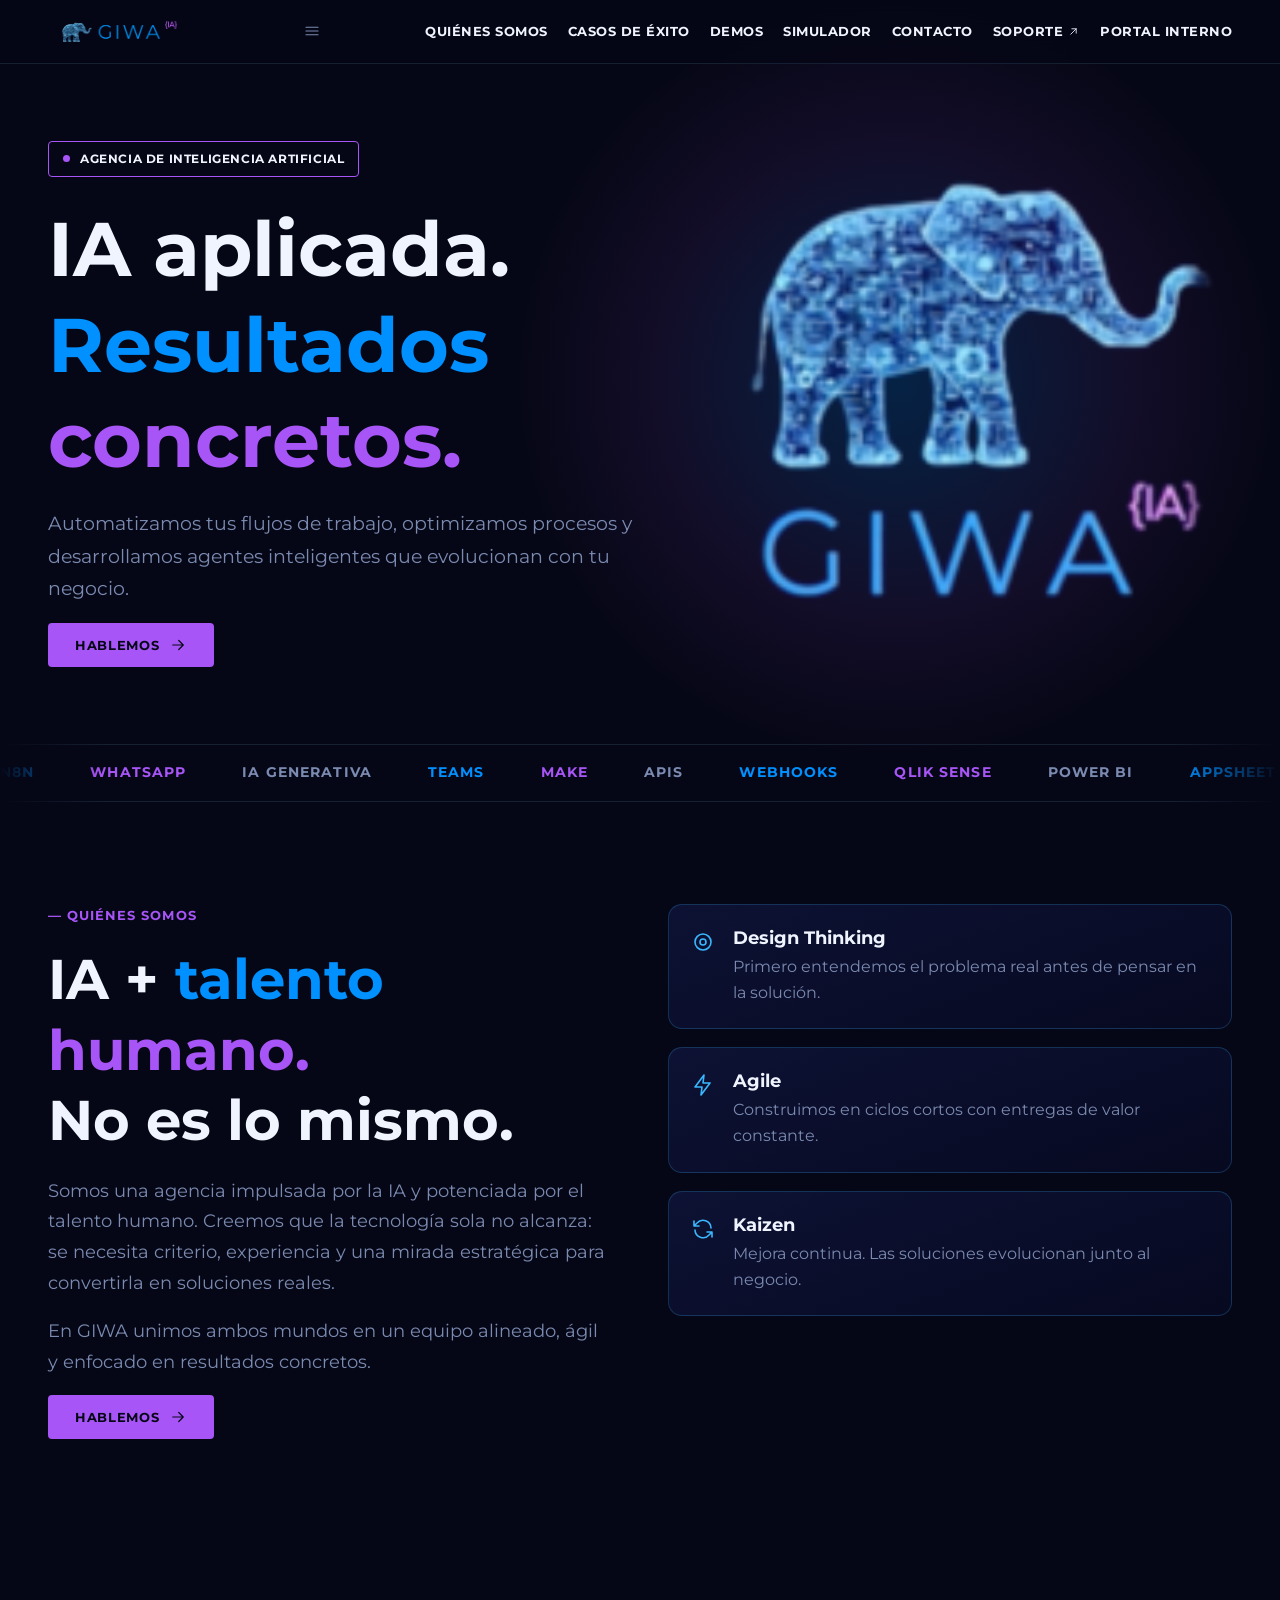
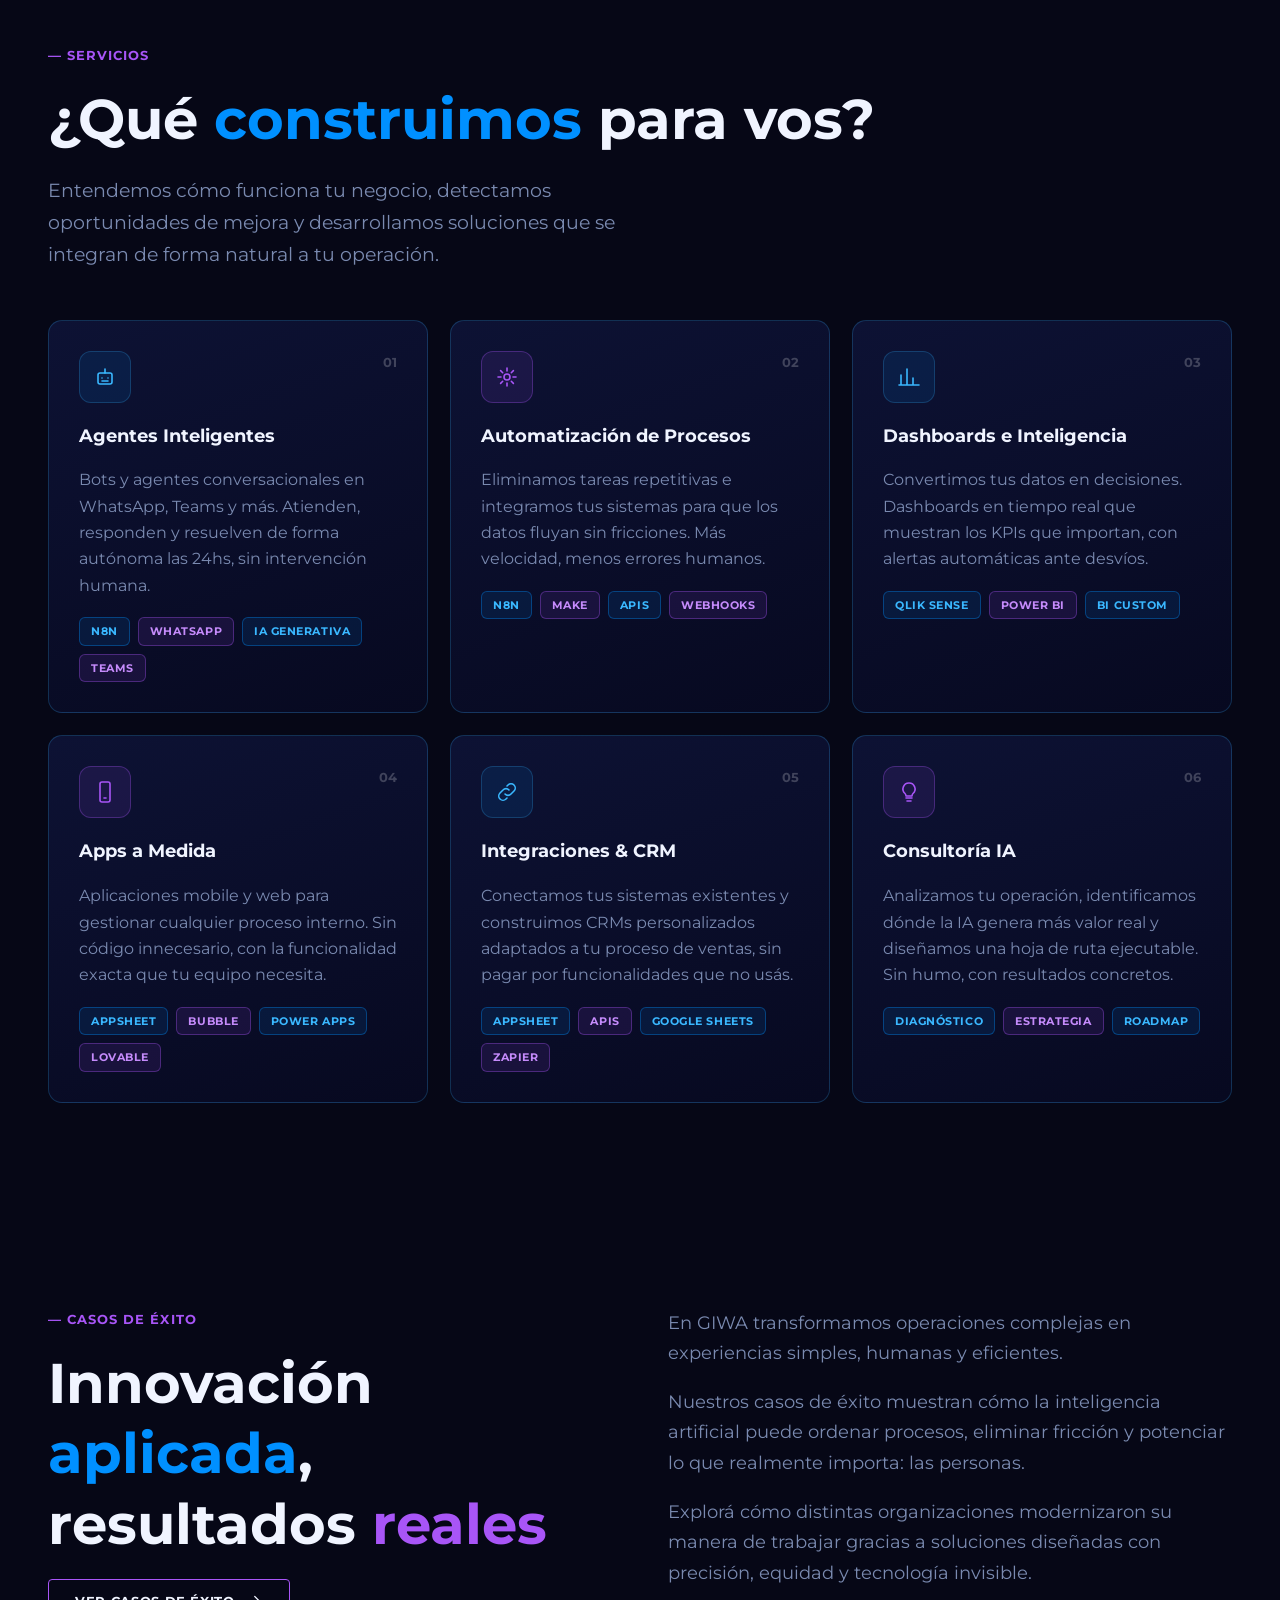
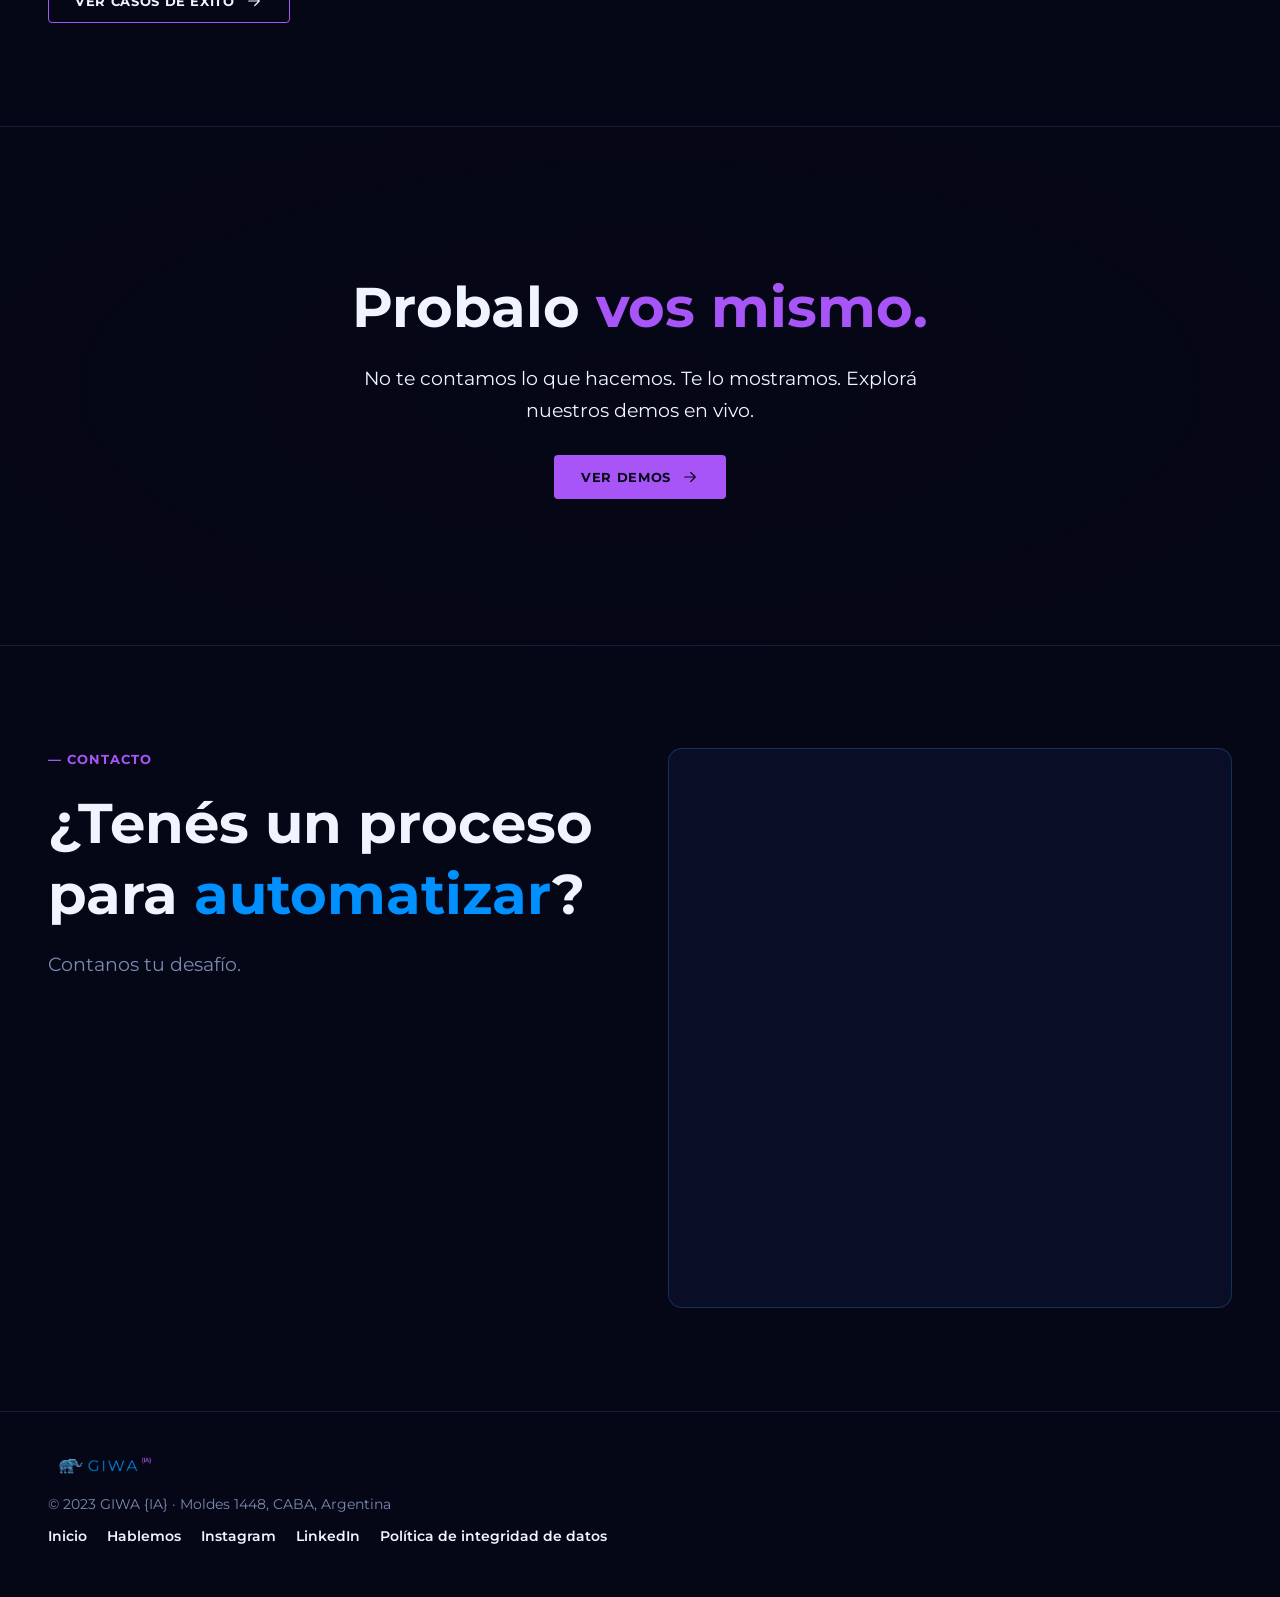
==== commit 3d26191d: "Web adaptada al celular: menú desplegable y portada con el mensaje primero Co-Authored-By: Claude Op" ====
--- a/index.html
+++ b/index.html
@@ -13,6 +13,7 @@
 <body>
 <header class="top">
   <a class="marca" href="./"><img src="assets/img/logo.png" alt="GIWA {IA}" width="150" height="35"></a>
+  <button class="menu-btn btn-ico" type="button" aria-label="Abrir menú" aria-expanded="false"><svg class="ico" viewBox="0 0 24 24" aria-hidden="true"><path d="M4 7h16M4 12h16M4 17h16"/></svg></button>
   <nav>
     <a href="quienes-somos/">Quiénes somos</a>
     <a href="quienes-somos/casos-de-exito/">Casos de éxito</a>
--- a/assets/site.css
+++ b/assets/site.css
@@ -33,6 +33,7 @@
 .top nav a{display:inline-flex;align-items:center;gap:4px;color:var(--tx);text-decoration:none;font-size:12.5px;font-weight:700;text-transform:uppercase;letter-spacing:.04em;transition:color .2s}
 .top nav a:hover{color:var(--azul)}
 .top nav .ico{width:13px;height:13px}
+.menu-btn{display:none}
 
 /* Intro */
 .intro{position:fixed;inset:0;z-index:50;display:flex;align-items:center;justify-content:center;background:#02030c;cursor:pointer;transition:opacity .8s}
@@ -42,15 +43,15 @@
 .intro .btn{position:absolute;right:24px;bottom:24px}
 
 /* Portada */
-.hero{position:relative;max-width:1280px;margin:0 auto;padding:clamp(40px,6vw,80px) clamp(16px,4vw,48px);display:grid;grid-template-columns:minmax(0,1.25fr) minmax(0,1fr);gap:32px;align-items:center;isolation:isolate}
-.hero::before{content:"";position:absolute;z-index:-1;right:-10%;top:-10%;width:70%;aspect-ratio:1;background:radial-gradient(circle,rgba(0,144,255,.2),rgba(168,85,247,.08) 45%,transparent 70%);animation:late 7s ease-in-out infinite}
+.hero{position:relative;max-width:1280px;margin:0 auto;padding:clamp(40px,6vw,80px) clamp(16px,4vw,48px);display:grid;grid-template-columns:minmax(0,1.25fr) minmax(0,1fr);gap:32px;align-items:center;isolation:isolate;background:var(--bg)}
+.hero::before{content:"";position:absolute;z-index:-1;right:0;top:-10%;width:60%;aspect-ratio:1;background:radial-gradient(circle,rgba(0,144,255,.2),rgba(168,85,247,.08) 45%,transparent 70%);animation:late 7s ease-in-out infinite}
 .hero h1{animation:sube .9s both}
 .hero .lead{animation:sube .9s .2s both}
 .hero .btn{animation:sube .9s .35s both}
 .etiqueta{display:inline-flex;align-items:center;gap:10px;margin-bottom:24px;padding:7px 14px;border:1px solid var(--violeta);border-radius:var(--r-btn);color:var(--tx);font-size:12px;font-weight:700;text-transform:uppercase;letter-spacing:.05em;animation:sube .9s both}
 .punto{width:7px;height:7px;border-radius:50%;background:var(--violeta);animation:titila 1.8s infinite}
-.hero-marco{justify-self:center;width:100%;max-width:480px;aspect-ratio:1/1.05;overflow:hidden;-webkit-mask-image:radial-gradient(closest-side,#000 82%,transparent);mask-image:radial-gradient(closest-side,#000 82%,transparent);animation:flota 7s ease-in-out infinite}
-.hero-vid{width:100%;height:100%;object-fit:cover;mix-blend-mode:screen;display:block}
+.hero-marco{justify-self:center;width:100%;max-width:480px;aspect-ratio:1/1.05;overflow:hidden;mix-blend-mode:screen;-webkit-mask-image:linear-gradient(90deg,transparent,#000 7%,#000 93%,transparent),linear-gradient(transparent,#000 7%,#000 93%,transparent);-webkit-mask-composite:source-in;mask-image:linear-gradient(90deg,transparent,#000 7%,#000 93%,transparent),linear-gradient(transparent,#000 7%,#000 93%,transparent);mask-composite:intersect;animation:flota 7s ease-in-out infinite}
+.hero-vid{width:100%;height:100%;object-fit:cover;display:block}
 
 /* Marquesina */
 .marq{overflow:hidden;border-block:1px solid var(--b-tenue);padding:16px 0;-webkit-mask-image:linear-gradient(90deg,transparent,#000 8%,#000 92%,transparent);mask-image:linear-gradient(90deg,transparent,#000 8%,#000 92%,transparent)}
@@ -167,11 +168,21 @@
 @media (max-width:900px){
   .hero,.dos,.grid2,.grid3{grid-template-columns:minmax(0,1fr)}
   .galeria{grid-template-columns:repeat(2,minmax(0,1fr))}
-  .hero-marco{max-width:340px;grid-row:1}
+  .hero-marco{max-width:300px}
   body{font-size:17px}
 }
 @media (max-width:720px){
-  .top{position:static}
+  .marca img{width:130px}
+  .menu-btn{display:inline-flex;width:44px;height:44px;color:var(--tx)}
+  .menu-btn .ico{width:24px;height:24px}
+  .top.con-menu nav{display:none;width:100%}
+  .top.con-menu.abierto nav{display:flex;flex-direction:column;gap:0;padding-top:6px}
+  .top nav a{min-height:44px;font-size:13px}
+  .sec-w,.hero{padding-top:44px;padding-bottom:44px}
+  .banda{min-height:440px}
+  .card{padding:24px}
+  .chat{height:520px}
+  .intro .btn{right:16px;bottom:16px}
 }
 @media (prefers-reduced-motion:reduce){
   *,*::before,*::after{animation:none!important;transition:none!important;scroll-behavior:auto!important}
